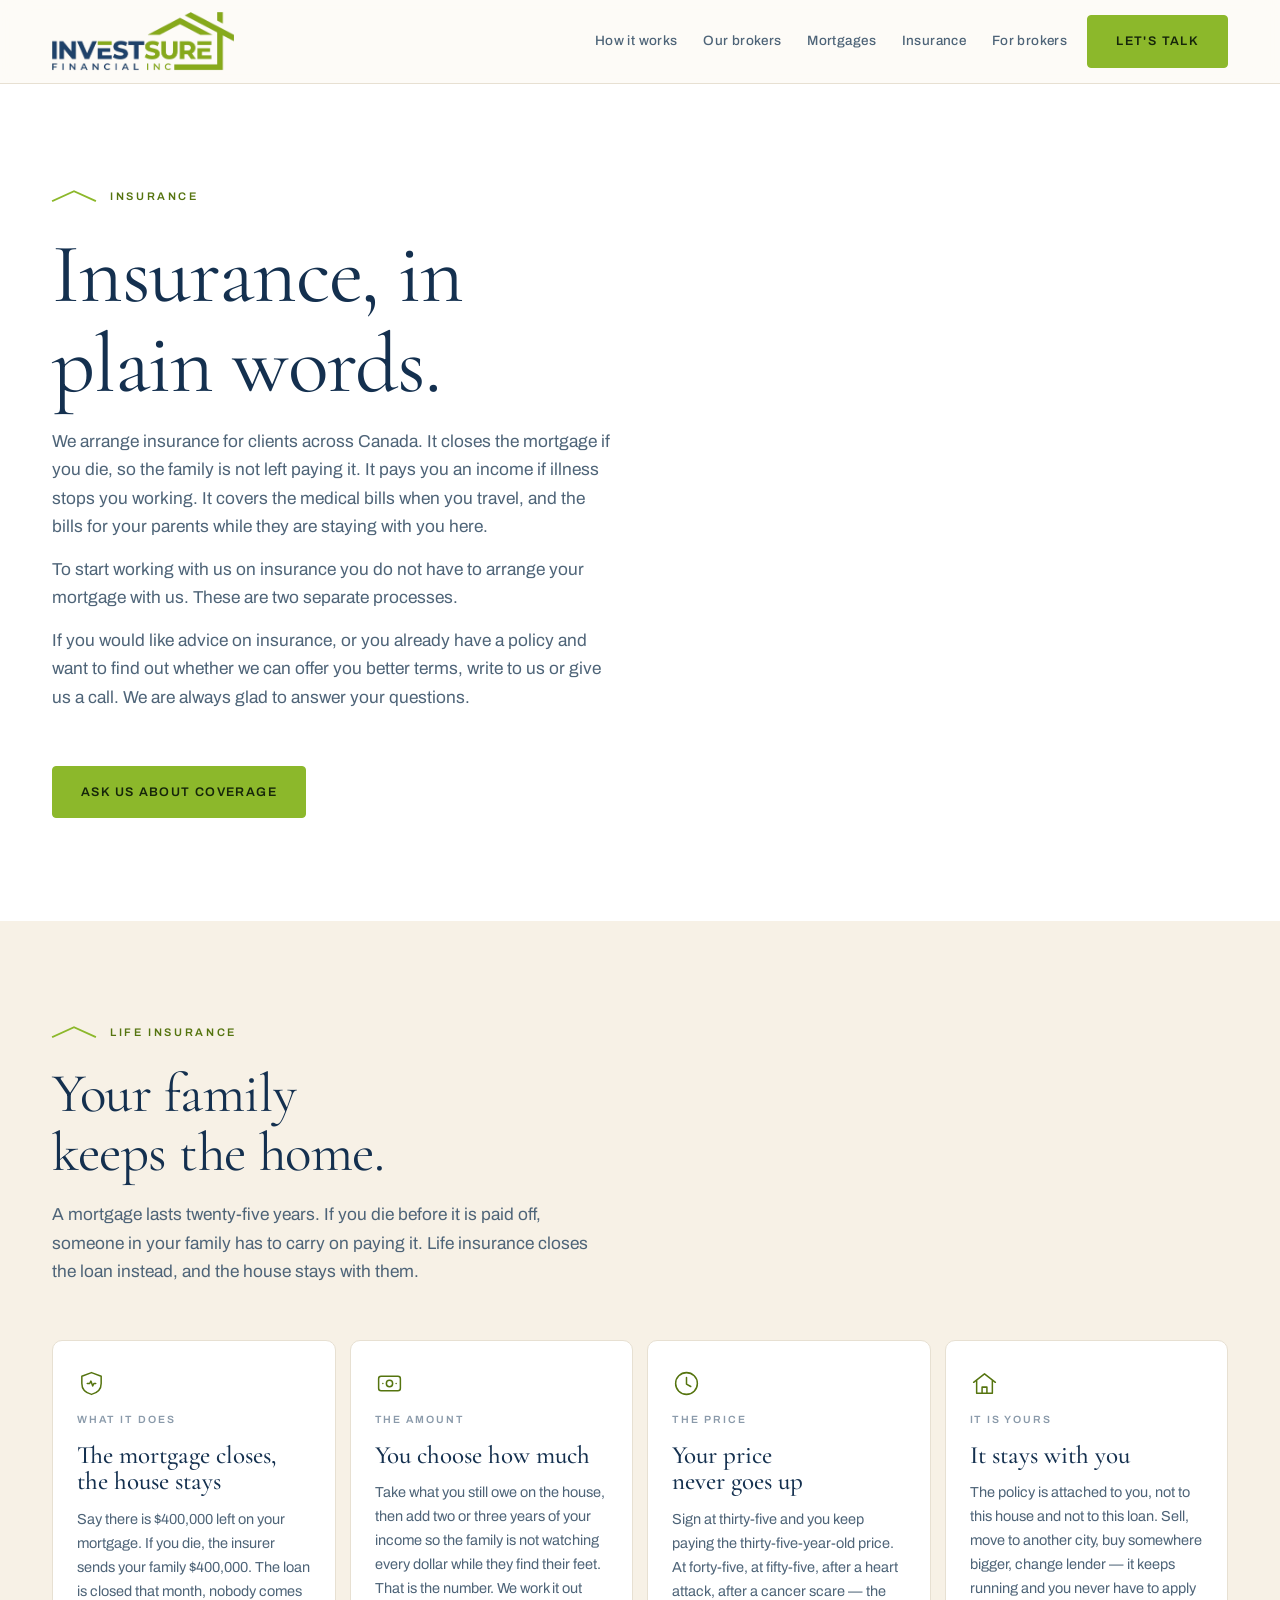
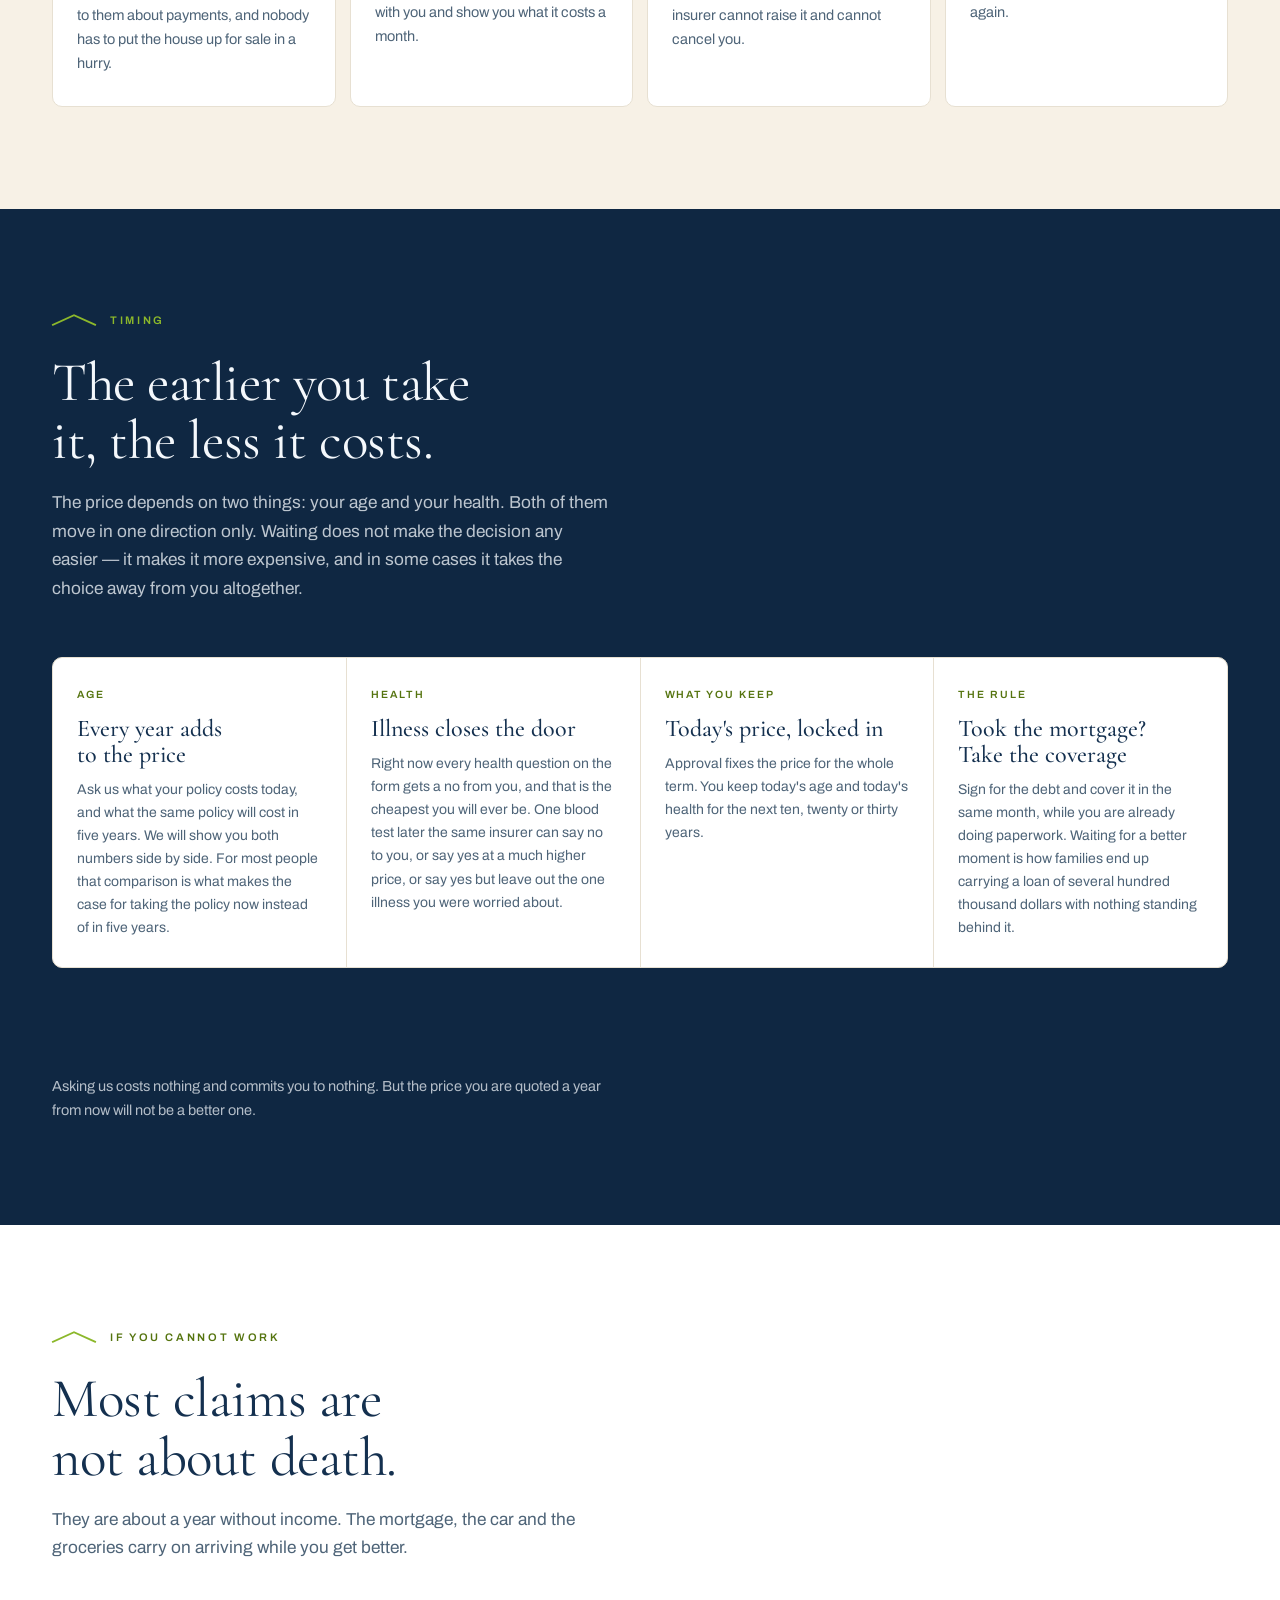
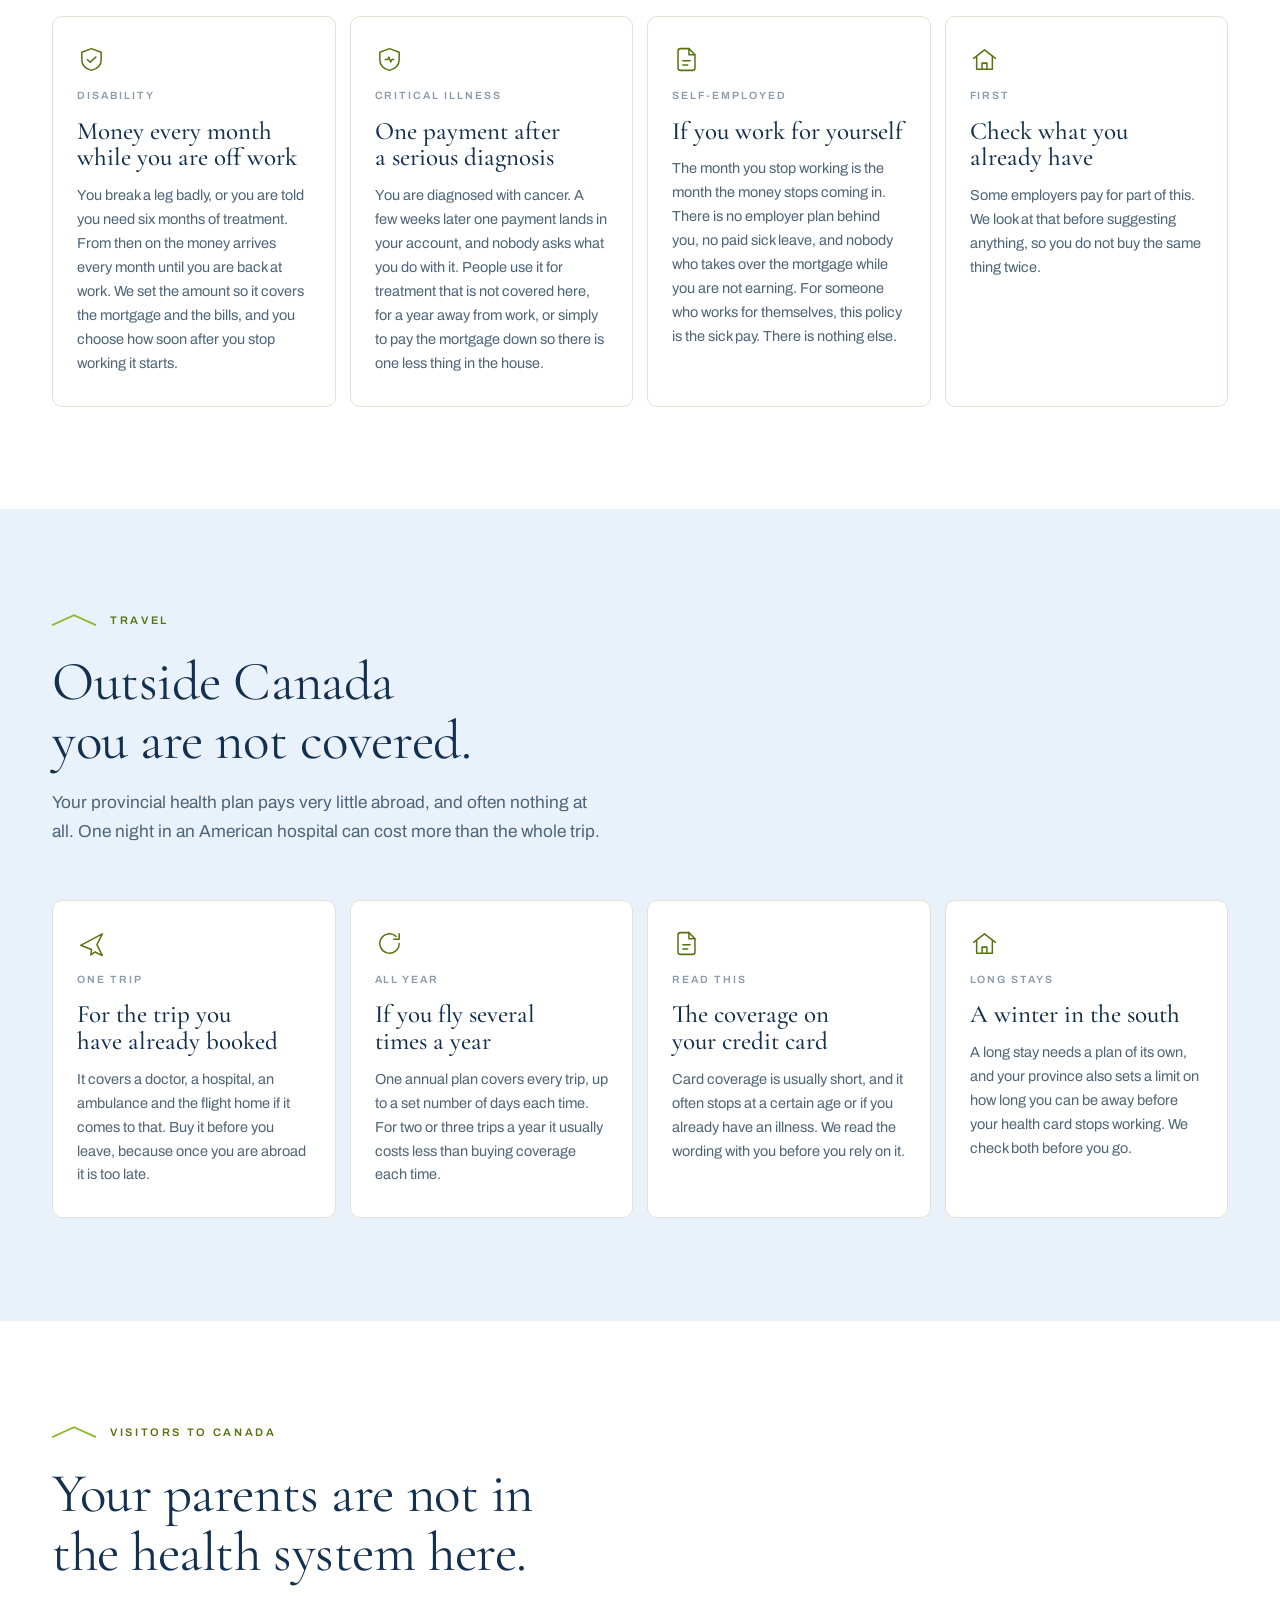
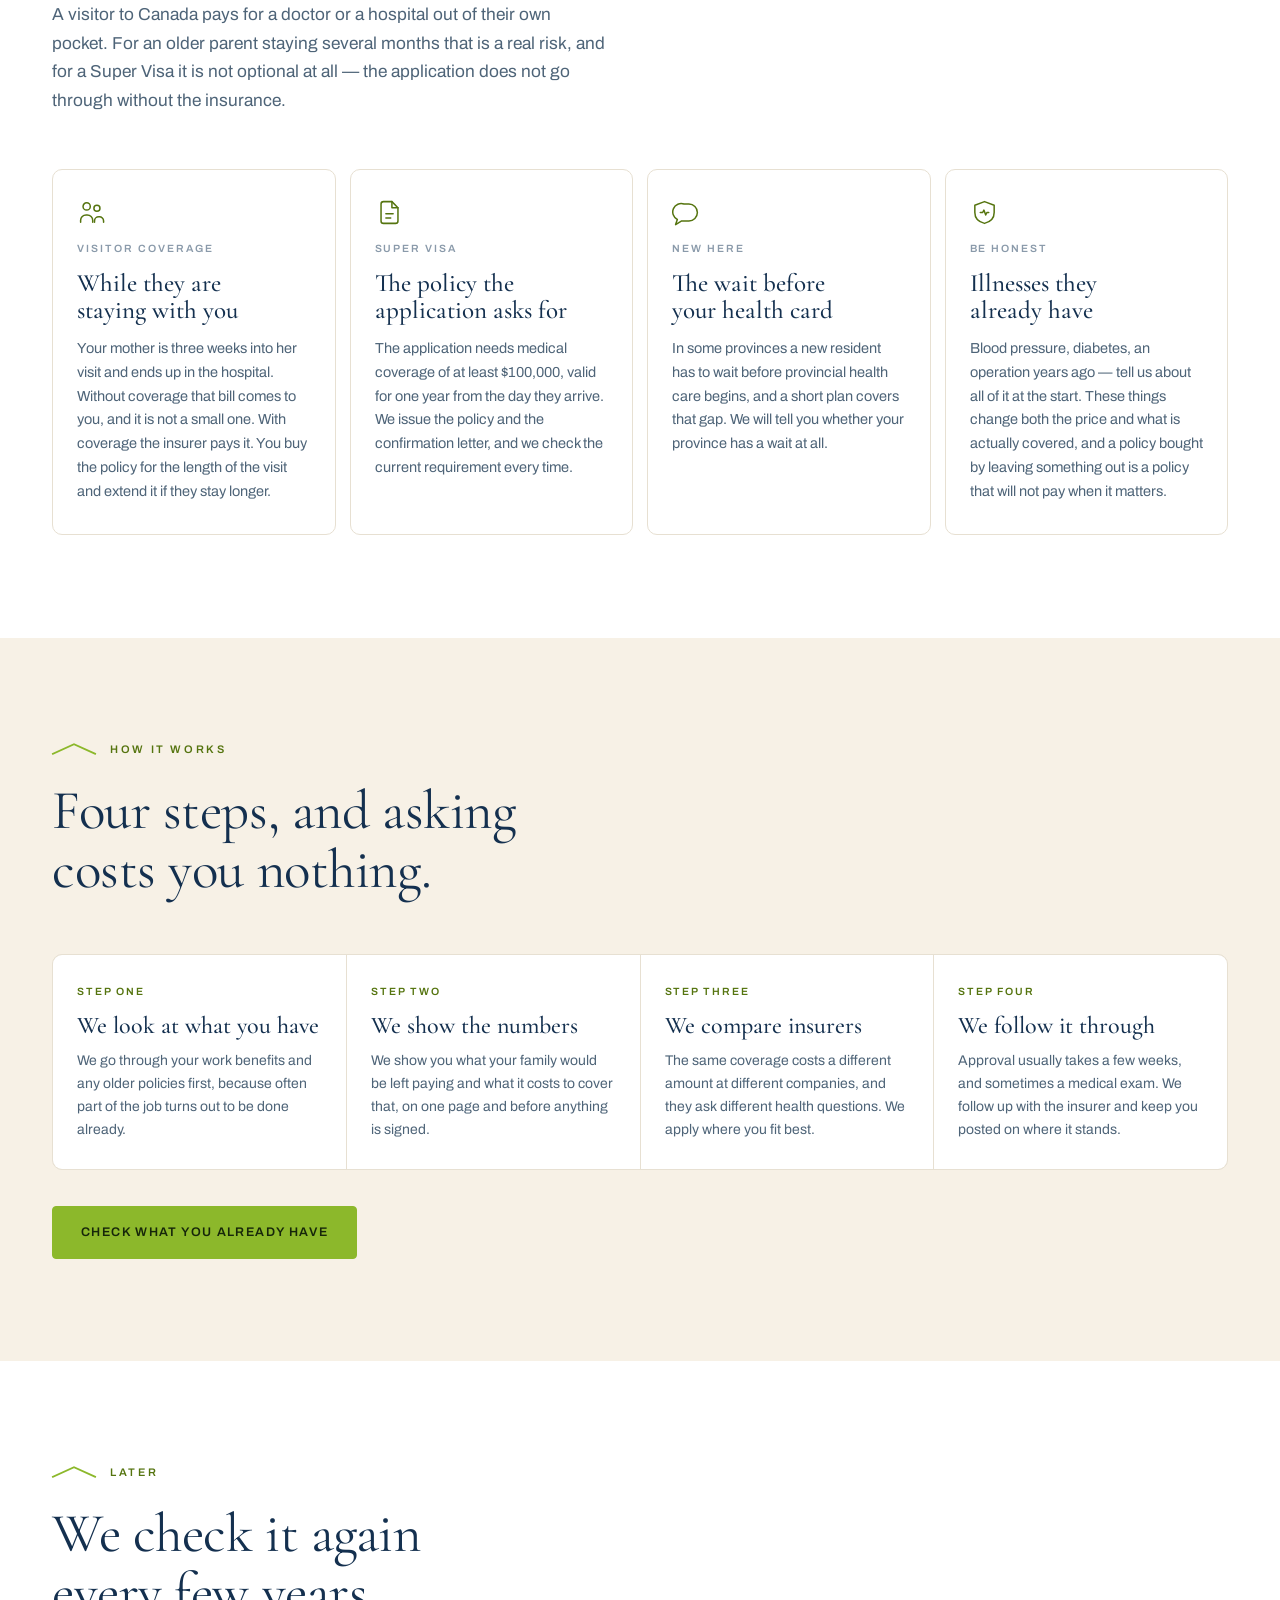
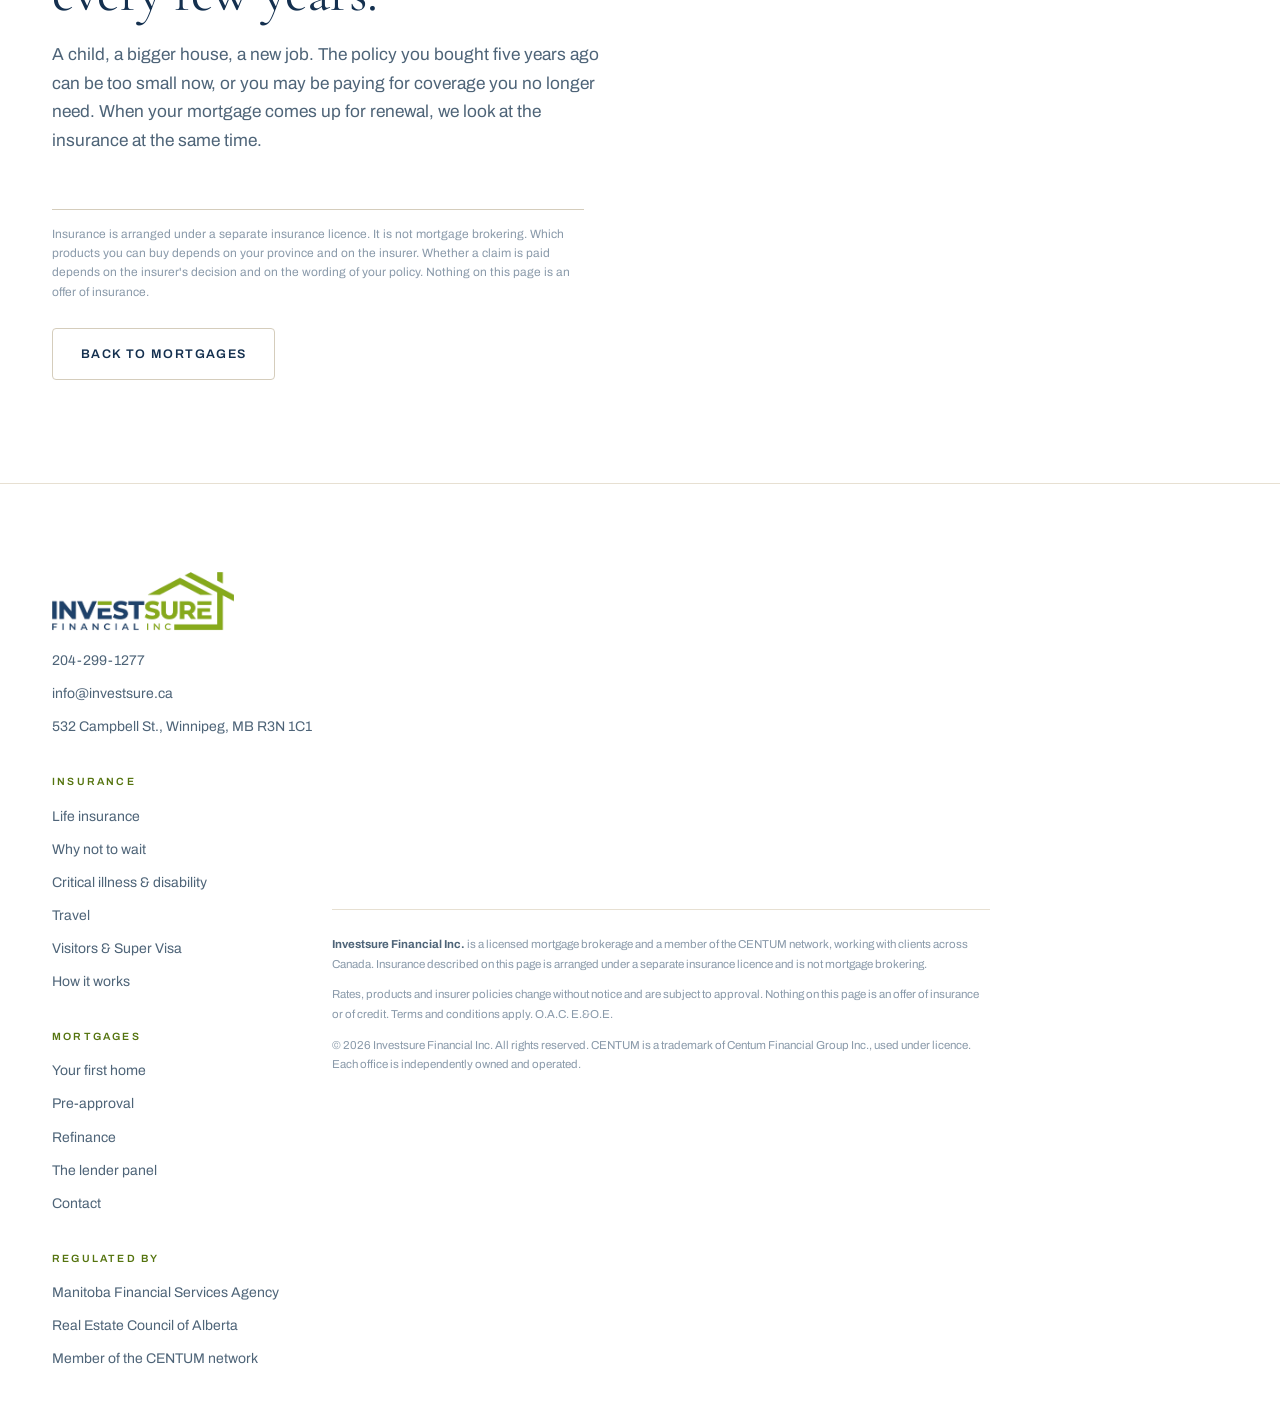
==== insurance.html @ 89d2f5b5 "feat: insurance page, plain-language copy, Canadian wording Add insurance.html: life cover, critical" ====
<!doctype html>
<html lang="en">
<head>
<meta charset="utf-8">
<meta name="viewport" content="width=device-width,initial-scale=1,viewport-fit=cover">
<title>Insurance — life, illness, travel and visitors to Canada | Investsure Financial Inc.</title>
<meta name="description" content="Insurance arranged alongside your mortgage, for clients across Canada: life coverage that pays the mortgage off, money coming in if illness stops you working, travel medical coverage, and visitor and Super Visa coverage for parents coming to Canada.">
<meta property="og:type" content="website">
<meta property="og:title" content="Insurance — Investsure Financial Inc.">
<meta property="og:description" content="Life, critical illness, disability, travel, and coverage for visitors to Canada. Explained in plain words.">
<meta property="og:image" content="at-the-table.jpg">
<meta name="theme-color" content="#14304F">
<link rel="icon" href="investsure-logo.png">
<script>document.documentElement.classList.add("js");</script>
<link rel="preconnect" href="https://fonts.googleapis.com">
<link rel="preconnect" href="https://fonts.gstatic.com" crossorigin>
<link rel="stylesheet" href="https://fonts.googleapis.com/css2?family=Cormorant+Garamond:wght@300;400;500;600&family=Archivo:wght@400;500;600;700&display=swap">
<link rel="stylesheet" href="site.css">
</head>
<body>

<svg width="0" height="0" style="position:absolute" aria-hidden="true" focusable="false"><defs>
<symbol id="i-insurance" viewBox="0 0 24 24"><path d="M12 3 20 6v6c0 4.4-3.2 7.8-8 9-4.8-1.2-8-4.6-8-9V6z"/><path d="M8.5 12h2l1-2 1.5 4 1-2h1.5"/></symbol>
<symbol id="i-shield" viewBox="0 0 24 24"><path d="M12 3 20 6v6c0 4.4-3.2 7.8-8 9-4.8-1.2-8-4.6-8-9V6z"/><path d="m8.6 12 2.3 2.3L15.6 10"/></symbol>
<symbol id="i-plane" viewBox="0 0 24 24"><path d="M3 13.5 21 4l-4.5 9L21 22l-6-3-3.5 2.5.5-4.5z"/></symbol>
<symbol id="i-family" viewBox="0 0 24 24"><circle cx="8" cy="7" r="3"/><circle cx="16.5" cy="8.5" r="2.5"/><path d="M3 20v-1.5A4.5 4.5 0 0 1 7.5 14h1A4.5 4.5 0 0 1 13 18.5V20"/><path d="M14.5 20v-1a3.5 3.5 0 0 1 3.5-3.5h.5A3.5 3.5 0 0 1 22 19v1"/></symbol>
<symbol id="i-clock" viewBox="0 0 24 24"><circle cx="12" cy="12" r="9"/><path d="M12 7v5.5l3.5 2"/></symbol>
<symbol id="i-renew" viewBox="0 0 24 24"><path d="M20 12a8 8 0 1 1-2.6-5.9"/><path d="M20 4v4.5h-4.5"/></symbol>
<symbol id="i-doc" viewBox="0 0 24 24"><path d="M14 3H7a2 2 0 0 0-2 2v14a2 2 0 0 0 2 2h10a2 2 0 0 0 2-2V8z"/><path d="M14 3v5h5"/><path d="M9 13h6M9 16.5h4"/></symbol>
<symbol id="i-talk" viewBox="0 0 24 24"><path d="M21 12a7 7 0 0 1-7 7H8l-5 3 1.4-4.2A7 7 0 0 1 10 5h4a7 7 0 0 1 7 7z"/></symbol>
<symbol id="i-house" viewBox="0 0 24 24"><path d="M3 11 12 4l9 7"/><path d="M5.5 9.7V20h13V9.7"/><path d="M10 20v-5h4v5"/></symbol>
<symbol id="i-money" viewBox="0 0 24 24"><rect x="3" y="6" width="18" height="12" rx="2"/><circle cx="12" cy="12" r="2.6"/><path d="M6.5 12h.01M17.5 12h.01"/></symbol>
</defs></svg>

<header class="site">
  <div class="wrap">
    <a class="logo" href="index.html" aria-label="Investsure Financial Inc. — home">
      <img src="investsure-logo.png" alt="Investsure Financial Inc." width="640" height="196">
    </a>
    <button class="menu-toggle" id="menuBtn" type="button" aria-expanded="false" aria-controls="mainNav" aria-label="Menu">
      <span></span><span></span><span></span>
    </button>
    <nav class="main" id="mainNav" aria-label="Main">
      <a href="index.html#how">How it works</a>
      <a href="index.html#team">Our brokers</a>
      <a href="index.html#mortgages">Mortgages</a>
      <a href="insurance.html" aria-current="page">Insurance</a>
      <a href="index.html#join">For brokers</a>
    </nav>
    <a class="btn" href="index.html#contact">Let's talk</a>
  </div>
</header>

<main id="top">

  <!-- ================= INTRO ================= -->
  <section class="band band--paper">
    <div class="wrap">
      <div class="shead rv">
        <div class="eyebrow"><svg class="roof" viewBox="0 0 46 12"><path d="M1 11 L23 1 L45 11"/></svg><span class="micro">Insurance</span></div>
        <h1 class="d1">Insurance, in plain words.</h1>
        <p class="lede">We arrange insurance for clients across Canada. It closes the mortgage if you die, so the family is not left paying it. It pays you an income if illness stops you working. It covers the medical bills when you travel, and the bills for your parents while they are staying with you here.</p>
        <p class="lede" style="margin-top:14px">To start working with us on insurance you do not have to arrange your mortgage with us. These are two separate processes.</p>
        <p class="lede" style="margin-top:14px">If you would like advice on insurance, or you already have a policy and want to find out whether we can offer you better terms, write to us or give us a call. We are always glad to answer your questions.</p>
      </div>
      <p class="rv" style="margin-top:30px"><a class="btn" href="index.html#contact">Ask us about coverage</a></p>
    </div>
  </section>

  <!-- ================= LIFE ================= -->
  <section class="band band--warm" id="life">
    <div class="wrap">
      <div class="shead rv">
        <div class="eyebrow"><svg class="roof" viewBox="0 0 46 12"><path d="M1 11 L23 1 L45 11"/></svg><span class="micro">Life insurance</span></div>
        <h2 class="d2">Your family keeps the home.</h2>
        <p class="lede">A mortgage lasts twenty-five years. If you die before it is paid off, someone in your family has to carry on paying it. Life insurance closes the loan instead, and the house stays with them.</p>
      </div>
      <div class="svc">
        <article class="sheet rv"><svg class="icon"><use href="#i-insurance"/></svg><span class="tag">What it does</span><h3>The mortgage closes, the house stays</h3><p>Say there is $400,000 left on your mortgage. If you die, the insurer sends your family $400,000. The loan is closed that month, nobody comes to them about payments, and nobody has to put the house up for sale in a hurry.</p></article>
        <article class="sheet rv rv-d1"><svg class="icon"><use href="#i-money"/></svg><span class="tag">The amount</span><h3>You choose how much</h3><p>Take what you still owe on the house, then add two or three years of your income so the family is not watching every dollar while they find their feet. That is the number. We work it out with you and show you what it costs a month.</p></article>
        <article class="sheet rv rv-d2"><svg class="icon"><use href="#i-clock"/></svg><span class="tag">The price</span><h3>Your price never goes up</h3><p>Sign at thirty-five and you keep paying the thirty-five-year-old price. At forty-five, at fifty-five, after a heart attack, after a cancer scare — the insurer cannot raise it and cannot cancel you.</p></article>
        <article class="sheet rv rv-d3"><svg class="icon"><use href="#i-house"/></svg><span class="tag">It is yours</span><h3>It stays with you</h3><p>The policy is attached to you, not to this house and not to this loan. Sell, move to another city, buy somewhere bigger, change lender — it keeps running and you never have to apply again.</p></article>
      </div>
    </div>
  </section>

  <!-- ================= TIMING ================= -->
  <section class="band band--dark" id="timing">
    <div class="wrap">
      <div class="shead rv">
        <div class="eyebrow"><svg class="roof" viewBox="0 0 46 12"><path d="M1 11 L23 1 L45 11"/></svg><span class="micro">Timing</span></div>
        <h2 class="d2">The earlier you take it, the less it costs.</h2>
        <p class="lede">The price depends on two things: your age and your health. Both of them move in one direction only. Waiting does not make the decision any easier — it makes it more expensive, and in some cases it takes the choice away from you altogether.</p>
      </div>
      <div class="perks rv">
        <div class="perk"><span class="k">Age</span><h3>Every year adds to the price</h3><p>Ask us what your policy costs today, and what the same policy will cost in five years. We will show you both numbers side by side. For most people that comparison is what makes the case for taking the policy now instead of in five years.</p></div>
        <div class="perk"><span class="k">Health</span><h3>Illness closes the door</h3><p>Right now every health question on the form gets a no from you, and that is the cheapest you will ever be. One blood test later the same insurer can say no to you, or say yes at a much higher price, or say yes but leave out the one illness you were worried about.</p></div>
        <div class="perk"><span class="k">What you keep</span><h3>Today's price, locked in</h3><p>Approval fixes the price for the whole term. You keep today's age and today's health for the next ten, twenty or thirty years.</p></div>
        <div class="perk"><span class="k">The rule</span><h3>Took the mortgage? Take the coverage</h3><p>Sign for the debt and cover it in the same month, while you are already doing paperwork. Waiting for a better moment is how families end up carrying a loan of several hundred thousand dollars with nothing standing behind it.</p></div>
      </div>
      <p class="rv" style="margin-top:34px"><a class="btn" href="index.html#contact">Get a price today</a></p>
      <p class="rv" style="margin-top:20px;font-size:14.5px;color:rgba(244,248,252,.72);max-width:72ch">Asking us costs nothing and commits you to nothing. But the price you are quoted a year from now will not be a better one.</p>
    </div>
  </section>

  <!-- ================= LIVING BENEFITS ================= -->
  <section class="band band--paper" id="illness">
    <div class="wrap">
      <div class="shead rv">
        <div class="eyebrow"><svg class="roof" viewBox="0 0 46 12"><path d="M1 11 L23 1 L45 11"/></svg><span class="micro">If you cannot work</span></div>
        <h2 class="d2">Most claims are not about death.</h2>
        <p class="lede">They are about a year without income. The mortgage, the car and the groceries carry on arriving while you get better.</p>
      </div>
      <div class="svc">
        <article class="sheet rv"><svg class="icon"><use href="#i-shield"/></svg><span class="tag">Disability</span><h3>Money every month while you are off work</h3><p>You break a leg badly, or you are told you need six months of treatment. From then on the money arrives every month until you are back at work. We set the amount so it covers the mortgage and the bills, and you choose how soon after you stop working it starts.</p></article>
        <article class="sheet rv rv-d1"><svg class="icon"><use href="#i-insurance"/></svg><span class="tag">Critical illness</span><h3>One payment after a serious diagnosis</h3><p>You are diagnosed with cancer. A few weeks later one payment lands in your account, and nobody asks what you do with it. People use it for treatment that is not covered here, for a year away from work, or simply to pay the mortgage down so there is one less thing in the house.</p></article>
        <article class="sheet rv rv-d2"><svg class="icon"><use href="#i-doc"/></svg><span class="tag">Self-employed</span><h3>If you work for yourself</h3><p>The month you stop working is the month the money stops coming in. There is no employer plan behind you, no paid sick leave, and nobody who takes over the mortgage while you are not earning. For someone who works for themselves, this policy is the sick pay. There is nothing else.</p></article>
        <article class="sheet rv rv-d3"><svg class="icon"><use href="#i-house"/></svg><span class="tag">First</span><h3>Check what you already have</h3><p>Some employers pay for part of this. We look at that before suggesting anything, so you do not buy the same thing twice.</p></article>
      </div>
    </div>
  </section>

  <!-- ================= TRAVEL ================= -->
  <section class="band band--sky" id="travel">
    <div class="wrap">
      <div class="shead rv">
        <div class="eyebrow"><svg class="roof" viewBox="0 0 46 12"><path d="M1 11 L23 1 L45 11"/></svg><span class="micro">Travel</span></div>
        <h2 class="d2">Outside Canada you are not covered.</h2>
        <p class="lede">Your provincial health plan pays very little abroad, and often nothing at all. One night in an American hospital can cost more than the whole trip.</p>
      </div>
      <div class="svc">
        <article class="sheet rv"><svg class="icon"><use href="#i-plane"/></svg><span class="tag">One trip</span><h3>For the trip you have already booked</h3><p>It covers a doctor, a hospital, an ambulance and the flight home if it comes to that. Buy it before you leave, because once you are abroad it is too late.</p></article>
        <article class="sheet rv rv-d1"><svg class="icon"><use href="#i-renew"/></svg><span class="tag">All year</span><h3>If you fly several times a year</h3><p>One annual plan covers every trip, up to a set number of days each time. For two or three trips a year it usually costs less than buying coverage each time.</p></article>
        <article class="sheet rv rv-d2"><svg class="icon"><use href="#i-doc"/></svg><span class="tag">Read this</span><h3>The coverage on your credit card</h3><p>Card coverage is usually short, and it often stops at a certain age or if you already have an illness. We read the wording with you before you rely on it.</p></article>
        <article class="sheet rv rv-d3"><svg class="icon"><use href="#i-house"/></svg><span class="tag">Long stays</span><h3>A winter in the south</h3><p>A long stay needs a plan of its own, and your province also sets a limit on how long you can be away before your health card stops working. We check both before you go.</p></article>
      </div>
    </div>
  </section>

  <!-- ================= VISITORS ================= -->
  <section class="band band--paper" id="visitors">
    <div class="wrap">
      <div class="shead rv">
        <div class="eyebrow"><svg class="roof" viewBox="0 0 46 12"><path d="M1 11 L23 1 L45 11"/></svg><span class="micro">Visitors to Canada</span></div>
        <h2 class="d2">Your parents are not in the health system here.</h2>
        <p class="lede">A visitor to Canada pays for a doctor or a hospital out of their own pocket. For an older parent staying several months that is a real risk, and for a Super Visa it is not optional at all — the application does not go through without the insurance.</p>
      </div>
      <div class="svc">
        <article class="sheet rv"><svg class="icon"><use href="#i-family"/></svg><span class="tag">Visitor coverage</span><h3>While they are staying with you</h3><p>Your mother is three weeks into her visit and ends up in the hospital. Without coverage that bill comes to you, and it is not a small one. With coverage the insurer pays it. You buy the policy for the length of the visit and extend it if they stay longer.</p></article>
        <article class="sheet rv rv-d1"><svg class="icon"><use href="#i-doc"/></svg><span class="tag">Super Visa</span><h3>The policy the application asks for</h3><p>The application needs medical coverage of at least $100,000, valid for one year from the day they arrive. We issue the policy and the confirmation letter, and we check the current requirement every time.</p></article>
        <article class="sheet rv rv-d2"><svg class="icon"><use href="#i-talk"/></svg><span class="tag">New here</span><h3>The wait before your health card</h3><p>In some provinces a new resident has to wait before provincial health care begins, and a short plan covers that gap. We will tell you whether your province has a wait at all.</p></article>
        <article class="sheet rv rv-d3"><svg class="icon"><use href="#i-insurance"/></svg><span class="tag">Be honest</span><h3>Illnesses they already have</h3><p>Blood pressure, diabetes, an operation years ago — tell us about all of it at the start. These things change both the price and what is actually covered, and a policy bought by leaving something out is a policy that will not pay when it matters.</p></article>
      </div>
    </div>
  </section>

  <!-- ================= HOW ================= -->
  <section class="band band--warm" id="how-insurance">
    <div class="wrap">
      <div class="shead rv">
        <div class="eyebrow"><svg class="roof" viewBox="0 0 46 12"><path d="M1 11 L23 1 L45 11"/></svg><span class="micro">How it works</span></div>
        <h2 class="d2">Four steps, and asking costs you nothing.</h2>
      </div>
      <div class="perks rv">
        <div class="perk"><span class="k">Step one</span><h3>We look at what you have</h3><p>We go through your work benefits and any older policies first, because often part of the job turns out to be done already.</p></div>
        <div class="perk"><span class="k">Step two</span><h3>We show the numbers</h3><p>We show you what your family would be left paying and what it costs to cover that, on one page and before anything is signed.</p></div>
        <div class="perk"><span class="k">Step three</span><h3>We compare insurers</h3><p>The same coverage costs a different amount at different companies, and they ask different health questions. We apply where you fit best.</p></div>
        <div class="perk"><span class="k">Step four</span><h3>We follow it through</h3><p>Approval usually takes a few weeks, and sometimes a medical exam. We follow up with the insurer and keep you posted on where it stands.</p></div>
      </div>
      <p class="rv" style="margin-top:36px"><a class="btn" href="index.html#contact">Check what you already have</a></p>
    </div>
  </section>

  <!-- ================= REVIEW ================= -->
  <section class="band band--paper" id="review">
    <div class="wrap">
      <div class="shead rv">
        <div class="eyebrow"><svg class="roof" viewBox="0 0 46 12"><path d="M1 11 L23 1 L45 11"/></svg><span class="micro">Later</span></div>
        <h2 class="d2">We check it again every few years.</h2>
        <p class="lede">A child, a bigger house, a new job. The policy you bought five years ago can be too small now, or you may be paying for coverage you no longer need. When your mortgage comes up for renewal, we look at the insurance at the same time.</p>
      </div>
      <p class="compliance-line rv" style="margin-top:30px;max-width:76ch">Insurance is arranged under a separate insurance licence. It is not mortgage brokering. Which products you can buy depends on your province and on the insurer. Whether a claim is paid depends on the insurer's decision and on the wording of your policy. Nothing on this page is an offer of insurance.</p>
      <p class="rv" style="margin-top:26px"><a class="btn btn--line" href="index.html#protection">Back to mortgages</a></p>
    </div>
  </section>

</main>

<footer class="site">
  <div class="wrap">
    <div class="foot-grid">
      <div>
        <span class="logo" style="margin-bottom:18px"><img src="investsure-logo.png" alt="Investsure Financial Inc." width="640" height="196"></span>
        <ul>
          <li><a href="tel:+12042991277">204-299-1277</a></li>
          <li><a href="mailto:info@investsure.ca">info@investsure.ca</a></li>
          <li>532 Campbell St., Winnipeg, MB R3N 1C1</li>
        </ul>
      </div>
      <div><h4>Insurance</h4><ul>
        <li><a href="#life">Life insurance</a></li><li><a href="#timing">Why not to wait</a></li>
        <li><a href="#illness">Critical illness &amp; disability</a></li>
        <li><a href="#travel">Travel</a></li><li><a href="#visitors">Visitors &amp; Super Visa</a></li>
        <li><a href="#how-insurance">How it works</a></li></ul></div>
      <div><h4>Mortgages</h4><ul>
        <li><a href="index.html#mortgages">Your first home</a></li><li><a href="index.html#mortgages">Pre-approval</a></li>
        <li><a href="index.html#mortgages">Refinance</a></li><li><a href="index.html#lenders">The lender panel</a></li>
        <li><a href="index.html#contact">Contact</a></li></ul></div>
      <div><h4>Regulated by</h4><ul>
        <li>Manitoba Financial Services Agency</li>
        <li>Real Estate Council of Alberta</li>
        <li>Member of the CENTUM network</li></ul></div>
    </div>
    <div class="legal">
      <p><b>Investsure Financial Inc.</b> is a licensed mortgage brokerage and a member of the CENTUM network, working with clients across Canada. Insurance described on this page is arranged under a separate insurance licence and is not mortgage brokering.</p>
      <p>Rates, products and insurer policies change without notice and are subject to approval. Nothing on this page is an offer of insurance or of credit. Terms and conditions apply. O.A.C. E.&amp;O.E.</p>
      <p>© 2026 Investsure Financial Inc. All rights reserved. CENTUM is a trademark of Centum Financial Group Inc., used under licence. Each office is independently owned and operated.</p>
    </div>
  </div>
</footer>

<script>
var reduce = window.matchMedia("(prefers-reduced-motion: reduce)").matches;

/* ---- reveal on scroll ---- */
(function(){
  var nodes = document.querySelectorAll(".rv");
  if(reduce || !("IntersectionObserver" in window)){
    Array.prototype.forEach.call(nodes, function(n){ n.classList.add("is-in"); });
    return;
  }
  var io = new IntersectionObserver(function(entries){
    entries.forEach(function(en){
      if(en.isIntersecting){ en.target.classList.add("is-in"); io.unobserve(en.target); }
    });
  }, { rootMargin:"0px 0px -8% 0px", threshold:.12 });
  Array.prototype.forEach.call(nodes, function(n){ io.observe(n); });
})();

/* ---- mobile menu ---- */
(function(){
  var btn = document.getElementById("menuBtn"), nav = document.getElementById("mainNav");
  if(!btn || !nav) return;
  function close(){ nav.classList.remove("is-open"); btn.setAttribute("aria-expanded", "false"); }
  btn.addEventListener("click", function(){
    var open = nav.classList.toggle("is-open");
    btn.setAttribute("aria-expanded", open ? "true" : "false");
  });
  nav.addEventListener("click", function(e){ if(e.target.closest && e.target.closest("a")) close(); });
  document.addEventListener("keydown", function(e){ if(e.key === "Escape") close(); });
  window.addEventListener("resize", function(){ if(window.innerWidth > 900) close(); });
})();
</script>
</body>
</html>
---- site.css ----
/* Layout concept: golden hour. Warm paper ground, navy ink for trust, the logo's
   green for every action, honey used only where warmth belongs. Faces and homes
   lead; the lender panel and the rules come after the feeling. */
:root{
  --cream:#FDFBF7; --surface:#FFFFFF; --cream-2:#F7F1E6; --cream-3:#EFE7D8;
  --ink:#14304F; --ink-2:#4E6478; --ink-3:#8A9AAA;
  --navy:#14304F; --navy-deep:#0F2742; --on-dark:#F4F8FC;
  --sky:#3E7CB8; --sky-soft:#E9F2FA;
  --green:#8CB82B; --green-text:#55740F; --green-soft:rgba(140,184,43,.16);
  --honey:#E8A33D; --honey-soft:#FDF1DC;
  --line:#E7E0D2; --line-2:#D5CDBC;
  --shadow-warm:0 24px 50px -32px rgba(80,58,20,.45);
  --display:"Cormorant Garamond",Georgia,"Times New Roman",serif;
  --body:"Archivo","Helvetica Neue",Arial,sans-serif;
  --maxw:1220px;
  color-scheme:light;
}
*,*::before,*::after{box-sizing:border-box}
html{scroll-padding-top:96px;scroll-behavior:smooth}
[hidden]{display:none!important}
body{margin:0;background:var(--cream);color:var(--ink);font-family:var(--body);font-size:16px;line-height:1.65;-webkit-font-smoothing:antialiased;overflow-x:hidden}
body::before{content:"";position:fixed;inset:0 0 auto;height:env(safe-area-inset-top,0px);z-index:70;background:var(--surface)}
img{max-width:100%;height:auto}
a{color:inherit}
h1,h2,h3,h4{margin:0;text-wrap:balance;line-height:1.07}
p{margin:0}
:focus-visible{outline:2px solid var(--green-text);outline-offset:3px;border-radius:3px}

.wrap{width:100%;max-width:var(--maxw);margin:0 auto;padding-left:max(22px,env(safe-area-inset-left,0px));padding-right:max(22px,env(safe-area-inset-right,0px))}
.band{padding-block:clamp(66px,8vw,124px);position:relative}
section{position:relative}
.band--warm{background:var(--cream-2)}
.band--paper{background:var(--surface)}
.band--sky{background:var(--sky-soft)}
.band--dark{background:var(--navy-deep);color:var(--on-dark)}

/* ---------- type ---------- */
.d1{font-family:var(--display);font-weight:400;font-size:clamp(46px,6.6vw,88px);letter-spacing:-.014em}
.d2{font-family:var(--display);font-weight:400;font-size:clamp(32px,4.3vw,56px);letter-spacing:-.008em}
.d3{font-family:var(--display);font-weight:500;font-size:clamp(23px,2.3vw,30px)}
.lede{font-size:clamp(16px,1.35vw,18.5px);color:var(--ink-2);max-width:56ch}
.band--dark .lede{color:rgba(244,248,252,.76)}
.micro{font-size:11px;font-weight:600;letter-spacing:.24em;text-transform:uppercase;color:var(--green-text)}
.band--dark .micro{color:var(--green)}
.eyebrow{display:flex;align-items:center;gap:14px;margin-bottom:24px}
.eyebrow .roof{width:44px;height:12px;flex:none;overflow:visible}
.eyebrow .roof path{fill:none;stroke:var(--green);stroke-width:2;stroke-linecap:square}

/* ---------- header ---------- */
header.site{position:sticky;top:env(safe-area-inset-top,0px);z-index:60;background:rgba(253,251,247,.9);backdrop-filter:blur(14px);-webkit-backdrop-filter:blur(14px);border-bottom:1px solid var(--line)}
.site .wrap{display:flex;align-items:center;gap:20px;min-height:80px;flex-wrap:wrap;padding-block:12px}
.logo{display:inline-flex;align-items:center;line-height:0}
.logo img{width:clamp(142px,17vw,182px)}
nav.main{margin-left:auto;display:flex;align-items:center;gap:clamp(14px,2vw,28px);flex-wrap:wrap}
nav.main a{font-size:13.5px;font-weight:500;letter-spacing:.03em;text-decoration:none;color:var(--ink-2);position:relative;padding:4px 0;transition:color .25s}
nav.main a::after{content:"";position:absolute;left:0;right:100%;bottom:0;height:1.5px;background:var(--green);transition:right .35s cubic-bezier(.22,1,.36,1)}
nav.main a:hover{color:var(--ink)}
nav.main a:hover::after{right:0}

.btn{position:relative;display:inline-flex;align-items:center;justify-content:center;gap:10px;font-family:var(--body);font-weight:600;font-size:12.5px;letter-spacing:.11em;text-transform:uppercase;padding:15px 28px;border:1px solid var(--green);color:#16260A;background:var(--green);border-radius:4px;text-decoration:none;cursor:pointer;overflow:hidden;transition:transform .25s cubic-bezier(.22,1,.36,1),box-shadow .3s}
.btn::after{content:"";position:absolute;inset:0;background:linear-gradient(110deg,transparent 22%,rgba(255,255,255,.45) 50%,transparent 78%);transform:translateX(-120%)}
.btn:hover{transform:translateY(-2px);box-shadow:0 16px 32px -16px rgba(140,184,43,.95)}
.btn:hover::after{animation:sweep .9s ease}
@keyframes sweep{to{transform:translateX(120%)}}
.btn--line{background:transparent;color:var(--ink);border-color:var(--line-2)}
.btn--line:hover{border-color:var(--navy);box-shadow:none}
.band--dark .btn--line{color:var(--on-dark);border-color:rgba(244,248,252,.4)}

/* ---------- hero ---------- */
.hero{background:var(--surface);border-bottom:1px solid var(--line);padding-block:clamp(52px,6.5vw,96px);overflow:hidden}
.hero-grid{display:grid;grid-template-columns:minmax(0,1.04fr) minmax(0,.96fr);gap:clamp(32px,5vw,70px);align-items:center}
.hero .d1{max-width:13ch}
.hero .d1 em{font-style:italic;color:var(--green-text)}
.hero-lede{margin-top:26px}
.hero-cta{display:flex;gap:14px;flex-wrap:wrap;margin-top:36px;align-items:center}
.reassure{margin-top:26px;font-size:13.5px;color:var(--ink-2);display:flex;align-items:flex-start;gap:11px;max-width:46ch}
.reassure svg{width:19px;height:19px;flex:none;margin-top:2px;stroke:var(--green-text);fill:none;stroke-width:1.6}

/* word-rise on load */
.rise{display:inline-block;overflow:hidden;vertical-align:bottom;padding-bottom:.16em;margin-bottom:-.16em}
.rise>i{display:inline-block;font-style:inherit;transform:translateY(102%);animation:riseUp .95s cubic-bezier(.19,1,.22,1) forwards}
@keyframes riseUp{to{transform:translateY(0)}}

/* ---------- photo slots ---------- */
.photo{position:relative;border-radius:12px;overflow:hidden;background:linear-gradient(150deg,var(--honey-soft),var(--cream-2) 48%,var(--sky-soft));display:grid;place-items:center;max-width:100%}
.photo img{width:100%;height:100%;object-fit:cover;display:block}
.photo .ph-in{position:absolute;inset:11px;border:1px dashed rgba(20,48,79,.2);border-radius:8px;pointer-events:none}
.photo .ph-art{position:relative;z-index:1;display:grid;justify-items:center;gap:14px;padding:26px;text-align:center}
.photo .ph-art svg{width:clamp(56px,9vw,82px);height:auto;stroke:var(--navy);fill:none;stroke-width:1.1;opacity:.55}
.photo .ph-cap{font-size:10.5px;letter-spacing:.17em;text-transform:uppercase;font-weight:600;color:var(--ink-3);max-width:28ch;line-height:1.7}
.photo .sun{position:absolute;width:48%;aspect-ratio:1;border-radius:50%;right:-8%;top:-14%;background:radial-gradient(circle,rgba(232,163,61,.55),rgba(232,163,61,0) 68%);animation:glow 9s ease-in-out infinite alternate}
@keyframes glow{to{transform:translate(-8%,6%) scale(1.14);opacity:.78}}

.hero-media{position:relative}
.hero-media .photo{aspect-ratio:4/3.3;box-shadow:var(--shadow-warm)}
.float-card{position:absolute;left:-26px;bottom:-30px;background:var(--surface);border:1px solid var(--line);border-left:3px solid var(--honey);border-radius:10px;padding:18px 22px;max-width:300px;box-shadow:var(--shadow-warm);z-index:3}
.float-card .t{font-family:var(--display);font-size:22px;font-weight:500;line-height:1.2}
.float-card .s{font-size:12.5px;color:var(--ink-2);margin-top:7px}
.float-cta{display:inline-block;margin-top:11px;font-size:11px;font-weight:700;letter-spacing:.12em;text-transform:uppercase;color:var(--green-text);text-decoration:none}
.float-cta:hover{text-decoration:underline}

/* ---------- trust strip ---------- */
.strip{background:var(--navy-deep);color:var(--on-dark)}
.strip .wrap{display:flex;flex-wrap:wrap;gap:10px 32px;padding-block:17px;font-size:13px}
.strip span{display:inline-flex;align-items:center;gap:10px}
.strip span::before{content:"";width:6px;height:6px;background:var(--green);transform:rotate(45deg);flex:none}

/* ---------- moments ---------- */
.moments{display:grid;grid-template-columns:repeat(auto-fit,minmax(272px,1fr));gap:clamp(20px,2.6vw,34px)}
.moment{min-width:0}
.moment .photo{aspect-ratio:4/5;margin-bottom:22px;box-shadow:0 18px 38px -30px rgba(80,58,20,.55)}
.moment .step{font-size:10.5px;letter-spacing:.22em;text-transform:uppercase;color:var(--honey);font-weight:700}
.moment h3{font-family:var(--display);font-size:30px;font-weight:500;margin-top:12px}
.moment p{margin-top:11px;font-size:14.5px;color:var(--ink-2)}

/* ---------- stats ---------- */
.stats{display:grid;grid-template-columns:repeat(auto-fit,minmax(196px,1fr));gap:1px;background:var(--line)}
.stat{background:var(--cream);padding:clamp(28px,3.4vw,44px) clamp(20px,2.3vw,30px);min-width:0}
.stat .n{font-family:var(--display);font-weight:300;font-size:clamp(44px,5.4vw,68px);line-height:1;color:var(--navy);font-variant-numeric:tabular-nums;display:flex;align-items:baseline}
.stat .n sup{font-size:.37em;color:var(--green-text);top:-.78em;position:relative}
.stat .k{margin-top:12px;font-size:11px;letter-spacing:.18em;text-transform:uppercase;color:var(--green-text);font-weight:600}
.stat .t{margin-top:8px;font-size:13.5px;color:var(--ink-3);max-width:34ch}

/* ---------- section heads ---------- */
.shead{max-width:62ch;margin-bottom:clamp(36px,4.2vw,58px)}
.shead .lede{margin-top:18px}

/* ---------- cards ---------- */
.sheet{position:relative;background:var(--surface);border:1px solid var(--line);border-radius:10px;overflow:hidden;--mx:50%;--my:0%}
.sheet::before{content:"";position:absolute;inset:0;background:radial-gradient(400px circle at var(--mx) var(--my),rgba(232,163,61,.14),transparent 60%);opacity:0;transition:opacity .45s;pointer-events:none}
.sheet:hover::before{opacity:1}

.svc{display:grid;grid-template-columns:repeat(auto-fill,minmax(258px,1fr));gap:14px}
.svc article{padding:28px 24px 30px;display:flex;flex-direction:column;gap:13px;min-width:0;transition:transform .5s cubic-bezier(.22,1,.36,1),border-color .4s,box-shadow .4s}
.svc article:hover{transform:translateY(-5px);border-color:var(--line-2);box-shadow:var(--shadow-warm)}
.icon{width:29px;height:29px;flex:none;stroke:var(--green-text);fill:none;stroke-width:1.25;stroke-linecap:round;stroke-linejoin:round}
.svc .tag{font-size:10.5px;letter-spacing:.19em;text-transform:uppercase;color:var(--ink-3);font-weight:600}
.svc h3{font-family:var(--display);font-size:25px;font-weight:500}
.svc p{font-size:14.5px;color:var(--ink-2)}

/* ---------- lender panel ---------- */
.panel{display:grid;grid-template-columns:repeat(auto-fit,minmax(286px,1fr));gap:0 clamp(32px,5vw,70px)}
.lender{padding:24px 0;border-top:1px solid var(--line);display:grid;gap:6px;min-width:0;transition:padding-left .4s cubic-bezier(.22,1,.36,1)}
.lender:hover{padding-left:12px}
.lender h3{font-family:var(--display);font-size:27px;font-weight:500}
.lender p{font-size:14.5px;color:var(--ink-2)}
.lender .ct{font-size:10.5px;letter-spacing:.19em;text-transform:uppercase;color:var(--green-text);font-weight:600}

/* ---------- team ---------- */
.team-bar{display:flex;align-items:flex-end;justify-content:space-between;gap:24px;flex-wrap:wrap;margin-bottom:36px}
.filters{display:flex;gap:9px;flex-wrap:wrap}
.chip{font-family:var(--body);font-size:12px;font-weight:600;letter-spacing:.09em;text-transform:uppercase;padding:10px 17px;min-height:44px;border:1px solid var(--line-2);background:var(--surface);color:var(--ink-2);border-radius:40px;cursor:pointer;transition:.3s}
.chip:hover{color:var(--ink);border-color:var(--navy)}
.chip[aria-pressed="true"]{background:var(--navy);border-color:var(--navy);color:var(--surface)}
.roster{display:grid;grid-template-columns:repeat(auto-fill,minmax(246px,1fr));gap:16px}
.card{padding:0;display:flex;flex-direction:column;min-width:0;text-align:left;font:inherit;color:inherit;cursor:pointer;transition:transform .55s cubic-bezier(.22,1,.36,1),border-color .4s,box-shadow .45s}
.card:hover{transform:translateY(-6px);border-color:var(--line-2);box-shadow:var(--shadow-warm)}
.frame{position:relative;aspect-ratio:4/5;background:linear-gradient(155deg,var(--honey-soft),var(--sky-soft));display:grid;place-items:center;overflow:hidden;max-width:100%;border-bottom:1px solid var(--line)}
.frame img{width:100%;height:100%;object-fit:cover;transition:transform .8s cubic-bezier(.22,1,.36,1)}
.card:hover .frame img{transform:scale(1.045)}
.frame .fr-roof{position:absolute;top:26%;left:50%;transform:translateX(-50%);width:56px;z-index:1}
.frame .fr-roof path{stroke:var(--green);stroke-width:2.4;fill:none}
.frame .bigmono{font-family:var(--display);font-weight:300;font-size:46px;color:var(--navy);letter-spacing:.04em;position:relative;z-index:1;margin-top:20px}
.frame .cap{position:absolute;left:0;right:0;bottom:0;padding:8px 14px;font-size:9.5px;letter-spacing:.17em;text-transform:uppercase;font-weight:600;color:var(--ink-3);z-index:2}
.card-body{padding:21px;display:flex;flex-direction:column;gap:13px;flex:1;min-width:0}
.card-id h3{font-family:var(--display);font-size:26px;font-weight:500}
.card-id h3 a{text-decoration:none;color:inherit}
.card{cursor:default}
a.frame{text-decoration:none}
.meta dd a{text-decoration:none;color:var(--ink)}
.meta dd a:hover{color:var(--green-text)}
.card-id p{font-size:12.5px;color:var(--ink-3);margin-top:5px}
.meta{display:grid;gap:8px;font-size:13px;color:var(--ink-2);border-top:1px solid var(--line);padding-top:13px;margin:0}
.meta div{display:flex;gap:10px}
.meta dt{flex:none;width:70px;color:var(--ink-3);font-size:10.5px;text-transform:uppercase;letter-spacing:.12em;font-weight:600;padding-top:3px}
.meta dd{margin:0;min-width:0;overflow-wrap:anywhere}
.card-link{text-decoration:none;font-size:11.5px;font-weight:600;letter-spacing:.15em;text-transform:uppercase;color:var(--green-text);display:inline-flex;align-items:center;gap:9px;margin-top:auto}
.card-link .arw{transition:transform .4s cubic-bezier(.22,1,.36,1)}
.card:hover .card-link .arw{transform:translateX(6px)}
.card--join{border-style:dashed}
.placeholder{display:inline-block;font-size:9.5px;font-weight:600;letter-spacing:.12em;text-transform:uppercase;color:#8A5A00;background:var(--honey-soft);border:1px solid rgba(232,163,61,.55);padding:2px 8px;border-radius:3px;vertical-align:1px}

/* award badge — gold, so it reads as a distinction and not as another label */
.award{display:inline-flex;align-items:center;gap:8px;margin-top:10px;font-size:10.5px;font-weight:700;letter-spacing:.12em;text-transform:uppercase;color:#7A4E05;
  background:linear-gradient(180deg,#FDF5E6,#F7E3C2);border:1px solid rgba(201,138,34,.55);border-radius:999px;padding:6px 13px 6px 10px;line-height:1;
  box-shadow:0 8px 18px -14px rgba(201,138,34,.95)}
.award svg{width:15px;height:15px;flex:none;fill:none;stroke:#C98A22;stroke-width:1.4;stroke-linejoin:round}
.award--lg{font-size:11px;padding:7px 15px 7px 12px;gap:9px;margin-top:16px}
.award--lg svg{width:16px;height:16px}

/* the same distinction on the first screen, where everyone sees it */
.award-hero{display:inline-flex;align-items:center;gap:13px;margin-top:28px;padding:12px 22px 12px 16px;border-radius:999px;
  background:linear-gradient(180deg,#FDF6E9,#F7E3C2);border:1px solid rgba(201,138,34,.55);
  box-shadow:0 14px 30px -18px rgba(201,138,34,.95)}
.award-hero svg{width:26px;height:26px;flex:none;fill:none;stroke:#C98A22;stroke-width:1.3;stroke-linejoin:round}
.award-hero b{display:block;font-size:13px;font-weight:700;letter-spacing:.14em;text-transform:uppercase;color:#7A4E05;line-height:1.1}
.award-hero .sub{display:block;margin-top:4px;font-size:12.5px;color:var(--ink-2);letter-spacing:.01em}
@media (max-width:420px){
  .award-hero{gap:10px;padding:10px 16px 10px 13px}
  .award-hero b{font-size:11.5px;letter-spacing:.1em}
  .award-hero .sub{font-size:11.5px}
}

/* ---------- profile ---------- */
.profile-head{padding-block:clamp(38px,5vw,70px);background:var(--surface);border-bottom:1px solid var(--line)}
.back{display:inline-flex;align-items:center;gap:10px;font-size:11.5px;font-weight:600;letter-spacing:.15em;text-transform:uppercase;color:var(--ink-3);background:none;border:0;cursor:pointer;padding:0;margin-bottom:34px;transition:color .3s}
.back:hover{color:var(--green-text)}
.profile-grid{display:grid;grid-template-columns:minmax(0,236px) minmax(0,1.3fr) minmax(0,.9fr);gap:clamp(26px,4vw,54px);align-items:start}
.profile-grid .frame{border-radius:10px;border:1px solid var(--line)}
.profile-id h1{font-family:var(--display);font-weight:400;font-size:clamp(38px,5vw,60px)}
.profile-id .role{font-size:11.5px;letter-spacing:.17em;text-transform:uppercase;color:var(--green-text);font-weight:600;margin-top:13px}
.profile-bio{margin-top:26px;font-size:17px;color:var(--ink-2);max-width:60ch}
.profile-list{margin-top:28px;padding:0;display:grid;gap:12px}
.profile-list li{list-style:none;display:flex;gap:14px;font-size:15px;color:var(--ink-2)}
.profile-list li::before{content:"";flex:none;width:8px;height:8px;margin-top:9px;border-left:2px solid var(--green);border-top:2px solid var(--green);clip-path:polygon(0 100%,50% 0,100% 100%)}
.contact-card{padding:28px;display:flex;flex-direction:column;gap:19px;background:var(--cream-2);border:1px solid var(--line);border-radius:10px}
.contact-card h3{font-size:10.5px;letter-spacing:.21em;text-transform:uppercase;color:var(--green-text);font-weight:600}
.crow{display:grid;gap:5px;padding-bottom:16px;border-bottom:1px solid var(--line-2)}
.crow:last-of-type{border-bottom:0;padding-bottom:0}
.crow .k{font-size:10.5px;letter-spacing:.15em;text-transform:uppercase;color:var(--ink-3);font-weight:600}
.crow .v{font-size:16px;overflow-wrap:anywhere}
.crow .v a{text-decoration:none}
.crow .v a:hover{color:var(--green-text)}
.copy{justify-self:start;font-size:10.5px;font-weight:600;letter-spacing:.13em;text-transform:uppercase;color:var(--green-text);background:none;border:0;padding:4px 0;cursor:pointer}
.wa{justify-self:start;font-size:10.5px;font-weight:600;letter-spacing:.13em;text-transform:uppercase;color:var(--green-text);text-decoration:none;margin-top:5px;transition:color .3s}
.wa:hover{text-decoration:underline}
.compliance-line{font-size:12px;color:var(--ink-3);border-top:1px solid var(--line-2);padding-top:15px;line-height:1.6}

/* ---------- process ---------- */
.flow{position:relative;display:grid;grid-template-columns:repeat(auto-fit,minmax(236px,1fr));gap:clamp(24px,3vw,40px)}
.flow-line{position:absolute;left:0;right:0;top:19px;height:1px;background:var(--line-2);overflow:hidden}
.flow-line i{position:absolute;inset:0;background:linear-gradient(90deg,var(--green),var(--honey));transform:scaleX(0);transform-origin:left;transition:transform 2.2s cubic-bezier(.4,0,.2,1)}
.is-in .flow-line i{transform:scaleX(1)}
.stage{position:relative;padding-top:50px;min-width:0}
.stage::before{content:"";position:absolute;top:13px;left:0;width:13px;height:13px;border:1.5px solid var(--green);background:var(--cream-2);transform:rotate(45deg)}
.stage .n{font-size:10.5px;letter-spacing:.21em;text-transform:uppercase;color:var(--green-text);font-weight:600}
.stage h3{font-family:var(--display);font-size:27px;font-weight:500;margin-top:13px}
.stage p{margin-top:11px;font-size:14.5px;color:var(--ink-2)}

/* ---------- compare ---------- */
.compare{display:grid;grid-template-columns:repeat(auto-fit,minmax(288px,1fr));gap:16px}
.compare article{padding:clamp(26px,3vw,38px);min-width:0}
.compare .us{border-color:var(--green);box-shadow:var(--shadow-warm)}
.compare .them{background:transparent}
.compare h3{font-family:var(--display);font-size:29px;font-weight:500;margin-bottom:20px}
.compare ul{margin:0;padding:0;display:grid;gap:14px}
.compare li{list-style:none;display:flex;gap:13px;font-size:14.5px;color:var(--ink-2)}
.compare li b{color:var(--ink);font-weight:600}
.mk{flex:none;width:17px;height:17px;display:grid;place-items:center;font-size:10px;margin-top:3px;border:1px solid;border-radius:3px}
.mk.y{border-color:var(--green);color:var(--green-text);background:var(--green-soft)}
.mk.n{border-color:var(--line-2);color:var(--ink-3)}

/* ---------- join ---------- */
.perks{display:grid;grid-template-columns:repeat(auto-fit,minmax(236px,1fr));gap:1px;background:var(--line);border:1px solid var(--line);border-radius:10px;overflow:hidden}
.perk{background:var(--surface);padding:28px 24px;min-width:0}
.perk h3{font-family:var(--display);font-size:24px;font-weight:500;margin-bottom:10px;color:var(--ink)}
.perk p{font-size:14px;color:var(--ink-2)}
.perk .k{font-size:10.5px;letter-spacing:.19em;text-transform:uppercase;color:var(--green-text);font-weight:600;display:block;margin-bottom:13px}

/* ---------- contact ---------- */
#contact{overflow:hidden}
.form-grid{display:grid;grid-template-columns:minmax(0,1fr) minmax(0,1.05fr);gap:clamp(30px,4.5vw,62px);align-items:start;position:relative;z-index:1}
form{display:grid;gap:19px}
.row{display:grid;grid-template-columns:repeat(auto-fit,minmax(188px,1fr));gap:19px}
label{display:grid;gap:9px;font-size:10.5px;font-weight:600;letter-spacing:.15em;text-transform:uppercase;color:var(--ink-3);min-width:0}
input[type=text],input[type=email],input[type=tel],select,textarea{font-family:var(--body);font-size:15px;color:var(--ink);background:var(--surface);border:1px solid var(--line-2);border-radius:6px;padding:12px 13px;width:100%;text-transform:none;letter-spacing:0;font-weight:400;transition:border-color .3s,box-shadow .3s}
textarea{resize:vertical;min-height:94px}
input:focus,select:focus,textarea:focus{border-color:var(--green);outline:none;box-shadow:0 0 0 3px var(--green-soft)}
.consent{display:flex;gap:12px;align-items:flex-start;font-size:12.5px;color:var(--ink-2);text-transform:none;letter-spacing:0;font-weight:400;line-height:1.55}
.consent input{width:22px;height:22px;flex:none;margin-top:0;accent-color:var(--green-text)}
.sent{border:1px solid var(--green);border-radius:8px;padding:19px 21px;font-size:14.5px;color:var(--ink-2);background:var(--green-soft)}
.sent b{display:block;font-family:var(--display);font-size:22px;color:var(--ink);margin-bottom:7px;font-weight:500}

/* ---------- footer ---------- */
footer.site{background:var(--surface);border-top:1px solid var(--line);padding-block:clamp(50px,6vw,76px) 36px}
.foot-grid{display:grid;grid-template-columns:repeat(auto-fit,minmax(212px,1fr));gap:38px;align-items:start}
footer.site h4{font-size:10.5px;font-weight:600;letter-spacing:.21em;text-transform:uppercase;color:var(--green-text);margin-bottom:17px}
footer.site ul{margin:0;padding:0;display:grid;gap:10px}
footer.site li{list-style:none;font-size:14px;color:var(--ink-2)}
footer.site a{text-decoration:none;transition:color .3s}
footer.site a:hover{color:var(--green-text)}
.legal{margin-top:42px;padding-top:25px;border-top:1px solid var(--line);font-size:11.5px;color:var(--ink-3);display:grid;gap:11px;max-width:94ch;line-height:1.7}
.legal b{color:var(--ink-2)}

/* ---------- reveal (only while scripting is live) ---------- */
.js .rv{opacity:0;transform:translateY(22px);transition:opacity .9s cubic-bezier(.22,1,.36,1),transform .9s cubic-bezier(.22,1,.36,1)}
.js .rv.is-in{opacity:1;transform:none}
.rv-d1{transition-delay:.08s}.rv-d2{transition-delay:.16s}.rv-d3{transition-delay:.24s}

@media (prefers-reduced-motion:reduce){
  *{animation:none!important;transition:none!important;scroll-behavior:auto!important}
  .js .rv,.rv{opacity:1;transform:none}
  .rise>i{transform:none}
  .flow-line i{transform:scaleX(1)}
}
@media (max-width:1040px){ .profile-grid{grid-template-columns:minmax(0,186px) minmax(0,1fr)} }
/* hamburger — hidden on desktop, the only nav control below 900px */
.menu-toggle{display:none;flex-direction:column;justify-content:center;gap:5px;width:44px;height:44px;padding:0 11px;background:transparent;border:1px solid var(--line-2);border-radius:6px;cursor:pointer;margin-left:auto}
.menu-toggle span{display:block;height:1.5px;background:var(--ink);transition:transform .3s cubic-bezier(.22,1,.36,1),opacity .2s}
.menu-toggle[aria-expanded="true"] span:nth-child(1){transform:translateY(6.5px) rotate(45deg)}
.menu-toggle[aria-expanded="true"] span:nth-child(2){opacity:0}
.menu-toggle[aria-expanded="true"] span:nth-child(3){transform:translateY(-6.5px) rotate(-45deg)}

/* four stat tiles: 4 / 2 / 1 across — never one tile orphaned on its own row */
@media (max-width:900px){ .stats{grid-template-columns:repeat(2,minmax(0,1fr))} }

@media (max-width:900px){
  .menu-toggle{display:flex}
  nav.main{display:none;width:100%;order:4;margin-left:0;flex-direction:column;align-items:stretch;gap:0;margin-top:2px;border-top:1px solid var(--line)}
  nav.main.is-open{display:flex}
  nav.main a{padding:15px 2px;border-bottom:1px solid var(--line);font-size:15px;letter-spacing:.01em}
  nav.main a:last-child{border-bottom:0}
  nav.main a::after{display:none}
  .site .wrap{min-height:0;gap:12px;padding-block:10px}
  header.site .btn{padding:13px 18px;font-size:11.5px;letter-spacing:.07em}
}
/* On a phone the three portrait photos would stack into ~1800px of scrolling.
   A landscape crop keeps the emotion and halves the height; the focal point is
   nudged above centre so faces survive the crop. */
@media (max-width:640px){
  /* One band per photo: a single shared crop cut the hands off the boxes and
     clipped the keys. Each frame gets the shape and the centre its subject needs. */
  .moment .photo{margin-bottom:18px}
  /* The frame sets the crop, so the image must fill it exactly: as a centred grid
     item it keeps its own 4:5 height and object-position never applies. */
  .moment .photo img{position:absolute;inset:0;width:100%;height:100%}
  .moment .photo--table{aspect-ratio:16/10}
  .moment .photo--table img{object-position:50% 38%}
  .moment .photo--boxes{aspect-ratio:4/3}
  .moment .photo--boxes img{object-position:50% 78%}
  .moment .photo--keys{aspect-ratio:4/3}
  .moment .photo--keys img{object-position:50% 8%}
  .moments{gap:34px}
  .moment h3{font-size:27px}
}
@media (max-width:880px){
  .hero-grid,.form-grid,.profile-grid{grid-template-columns:minmax(0,1fr)}
  .profile-grid .frame{max-width:226px}
  .flow-line{display:none}
  .float-card{left:auto;right:12px;bottom:-22px;max-width:230px}
  .hero-media{margin-bottom:44px}
}

/* Phones: the page was ~24 screens long. Broker cards become a compact row
   (portrait left, details right), service cards lose the tall padding, the four
   stats sit two by two, footer links get a finger-sized hit area. */
@media (max-width:640px){
  .roster{grid-template-columns:minmax(0,1fr);gap:12px}
  .card{flex-direction:row;align-items:stretch}
  .card .frame{width:104px;flex:none;aspect-ratio:auto;min-height:132px;border-bottom:0;border-right:1px solid var(--line)}
  .card .frame .bigmono{font-size:30px;margin-top:14px}
  .card .frame .fr-roof{width:40px;top:22%}
  .card .frame .cap{display:none}
  .card-body{padding:14px 16px;gap:9px}
  .card-id h3{font-size:22px}
  .meta{padding-top:9px;gap:5px}
  .card--join .frame{min-height:96px}
  .svc{gap:10px}
  .svc article{display:grid;grid-template-columns:29px minmax(0,1fr);column-gap:14px;row-gap:6px;padding:18px 18px 20px}
  .svc article .icon{grid-row:1 / span 3}
  .svc h3{font-size:22px}
  .stats{grid-template-columns:repeat(2,minmax(0,1fr))}
  .stat{padding:22px 16px}
  .stat .t{display:none}
  footer.site li a{display:inline-block;padding:6px 0}
  .float-card{position:relative;left:auto;right:auto;bottom:auto;margin:-28px 12px 0;max-width:none}
  .hero-media{margin-bottom:0}
}
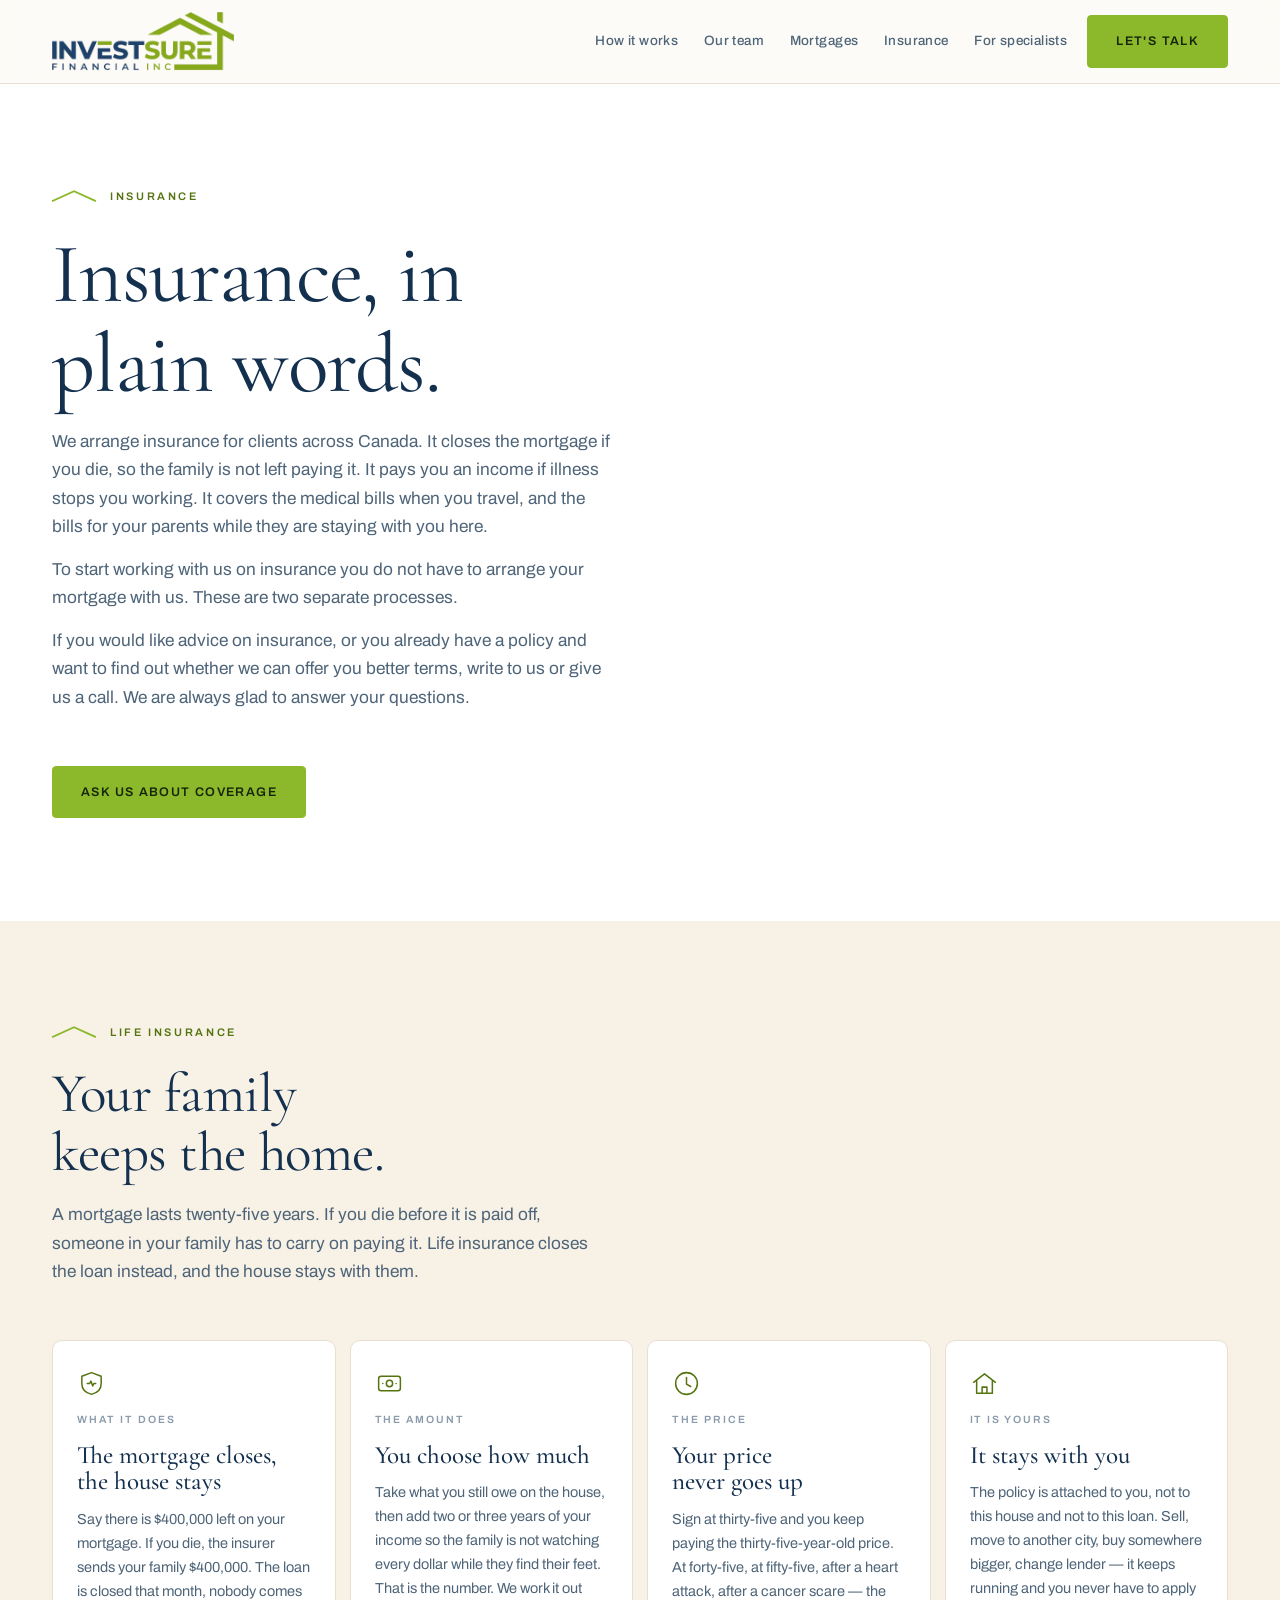
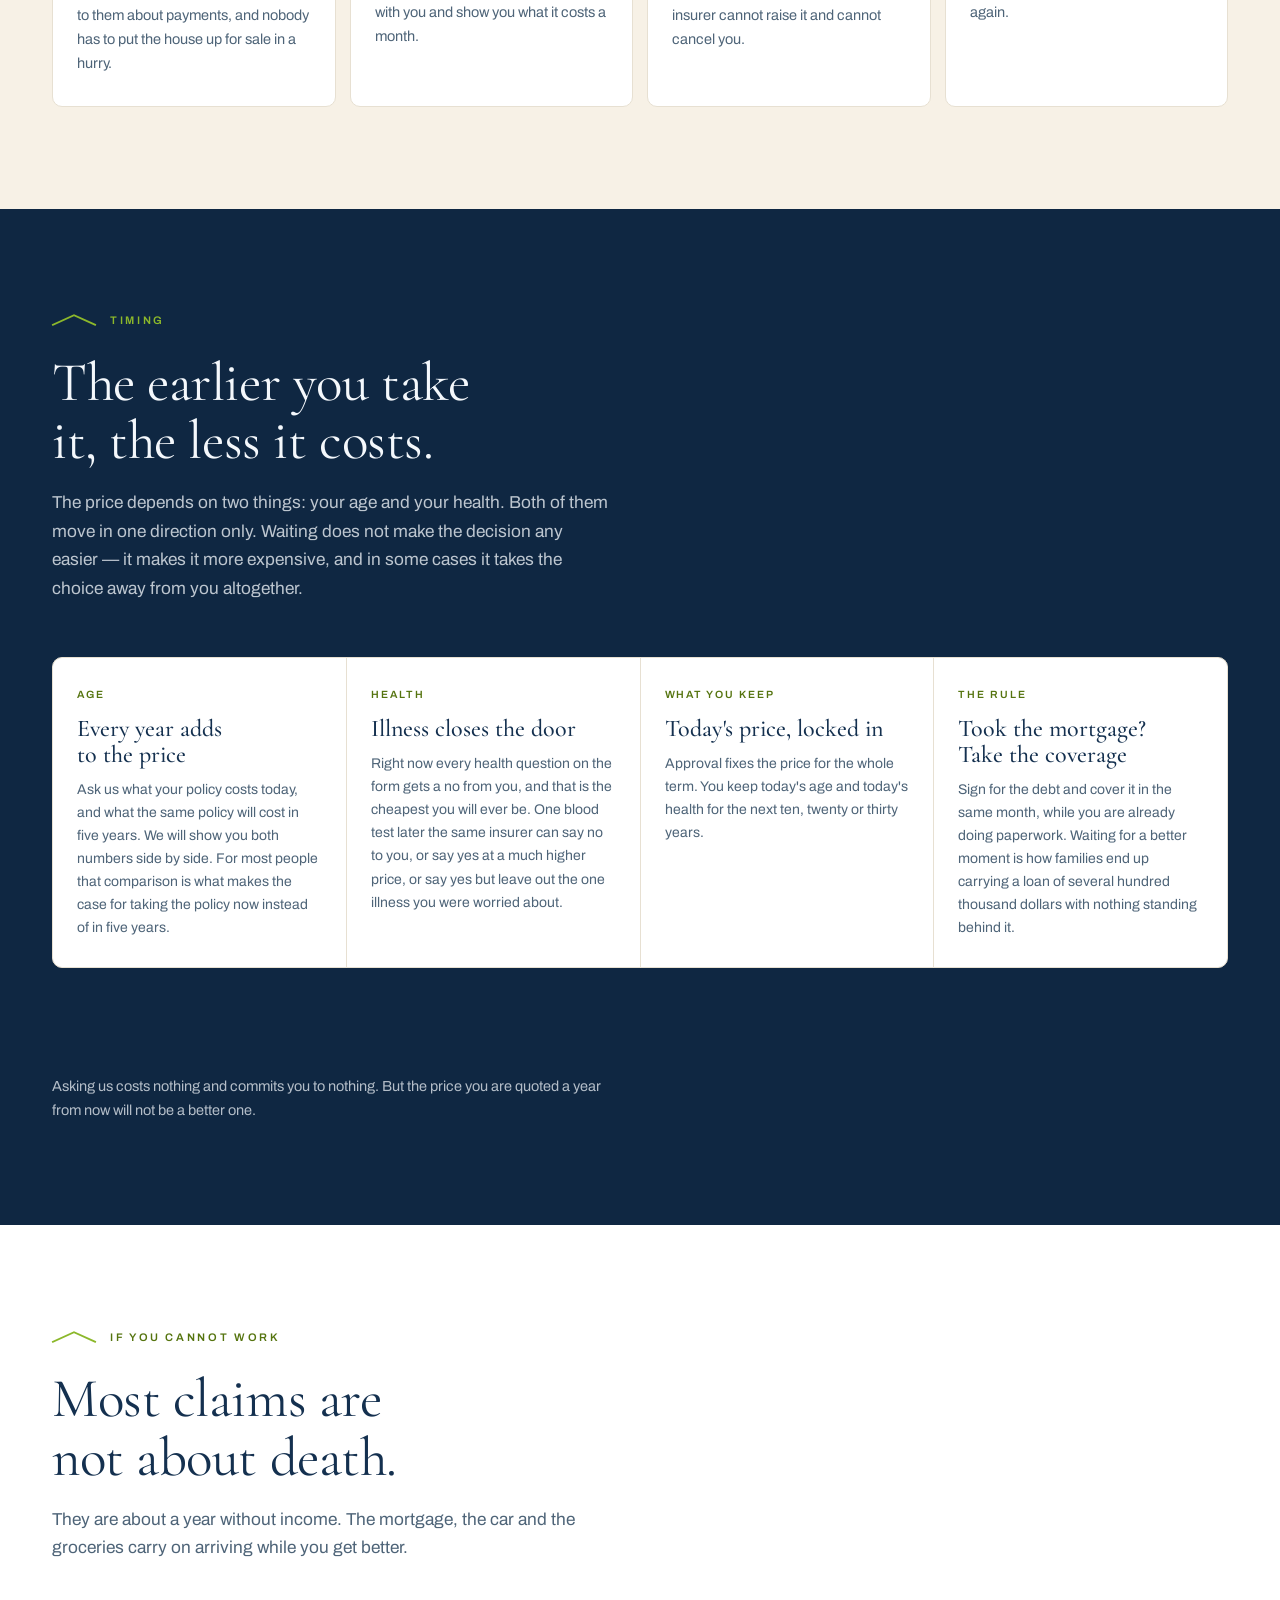
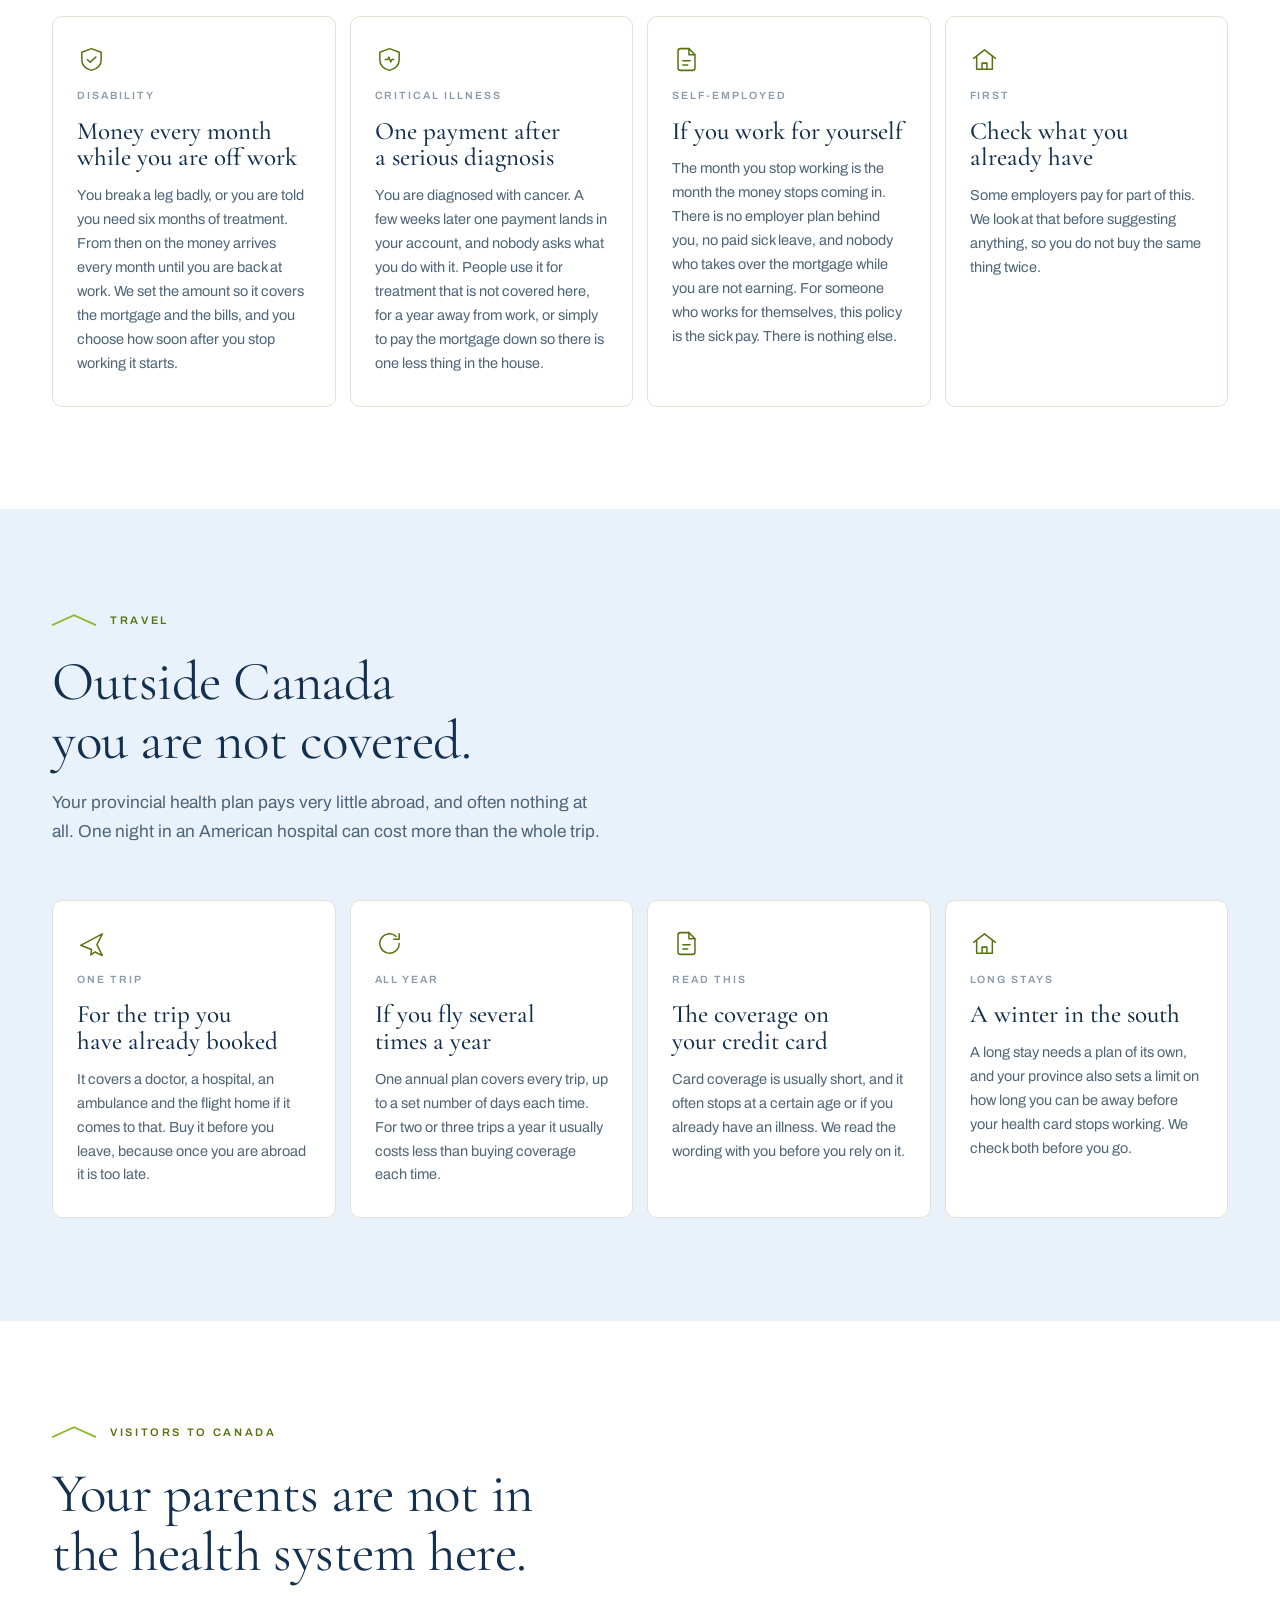
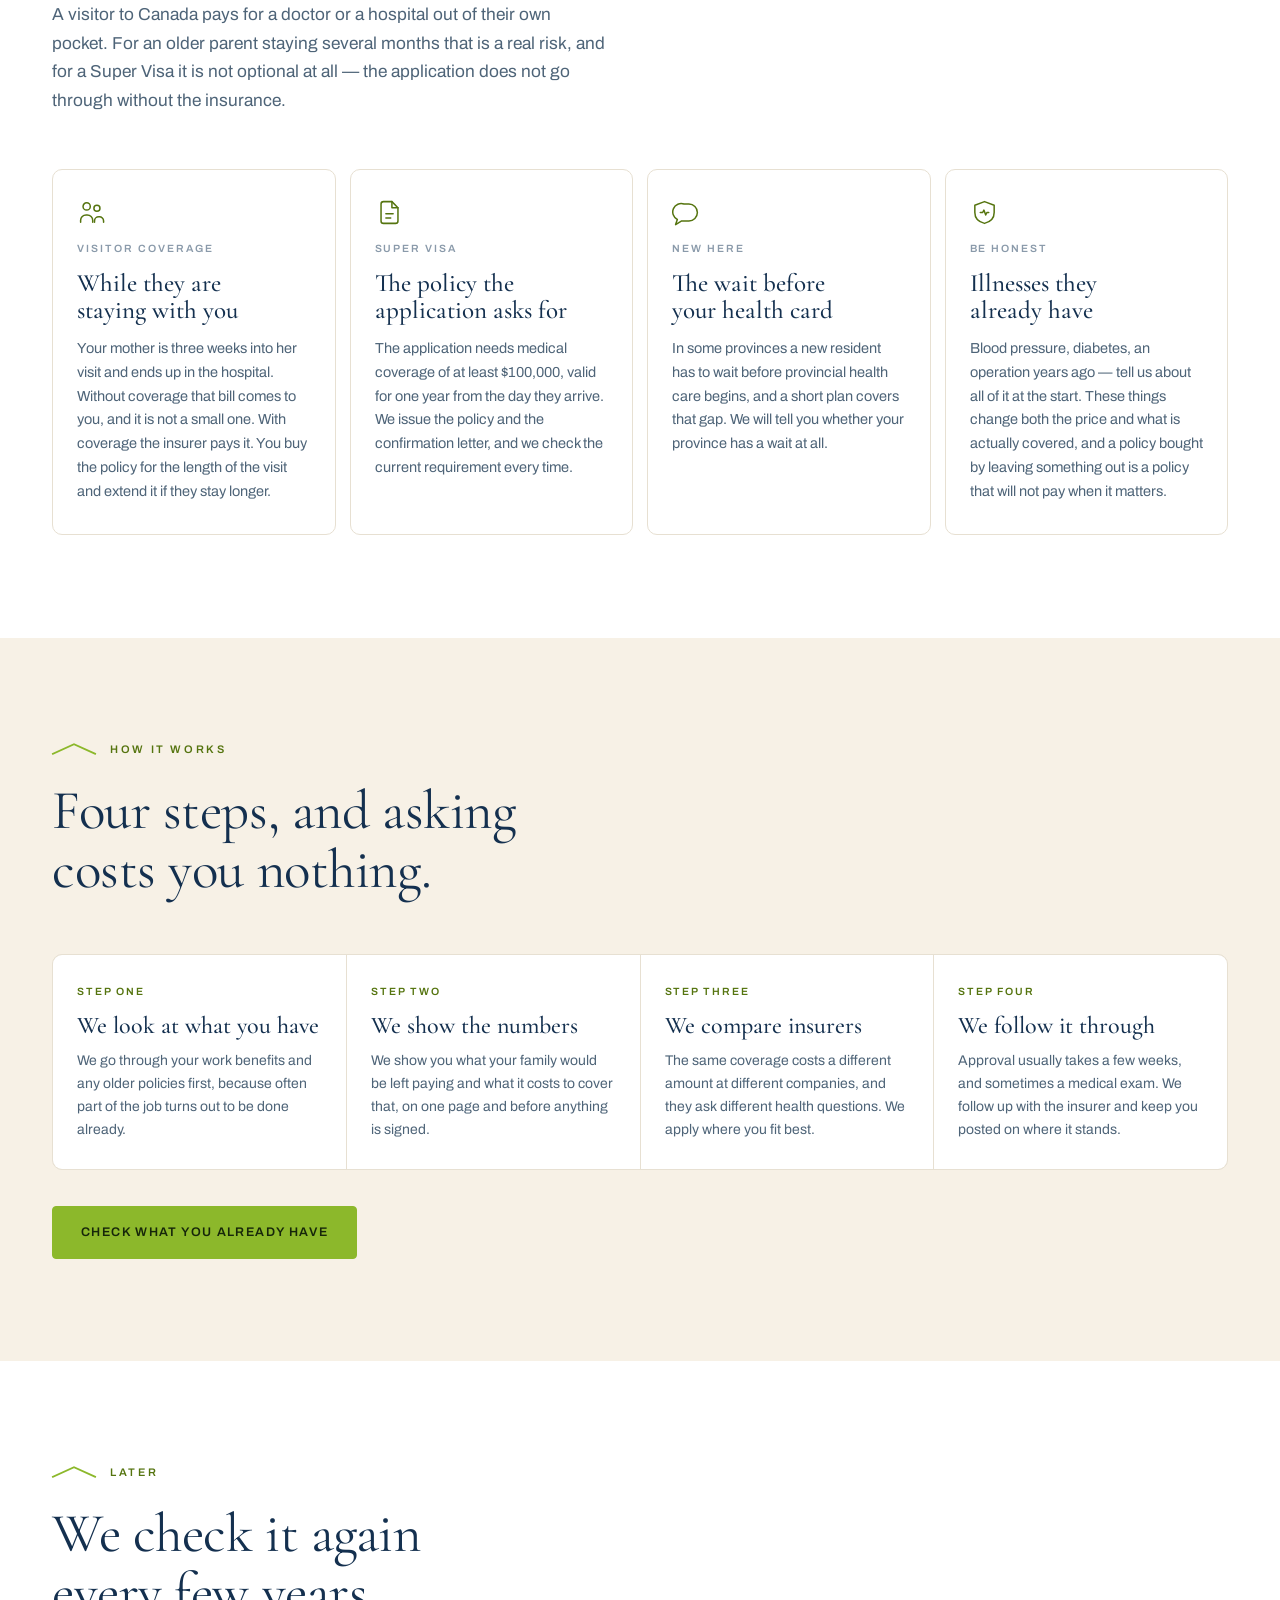
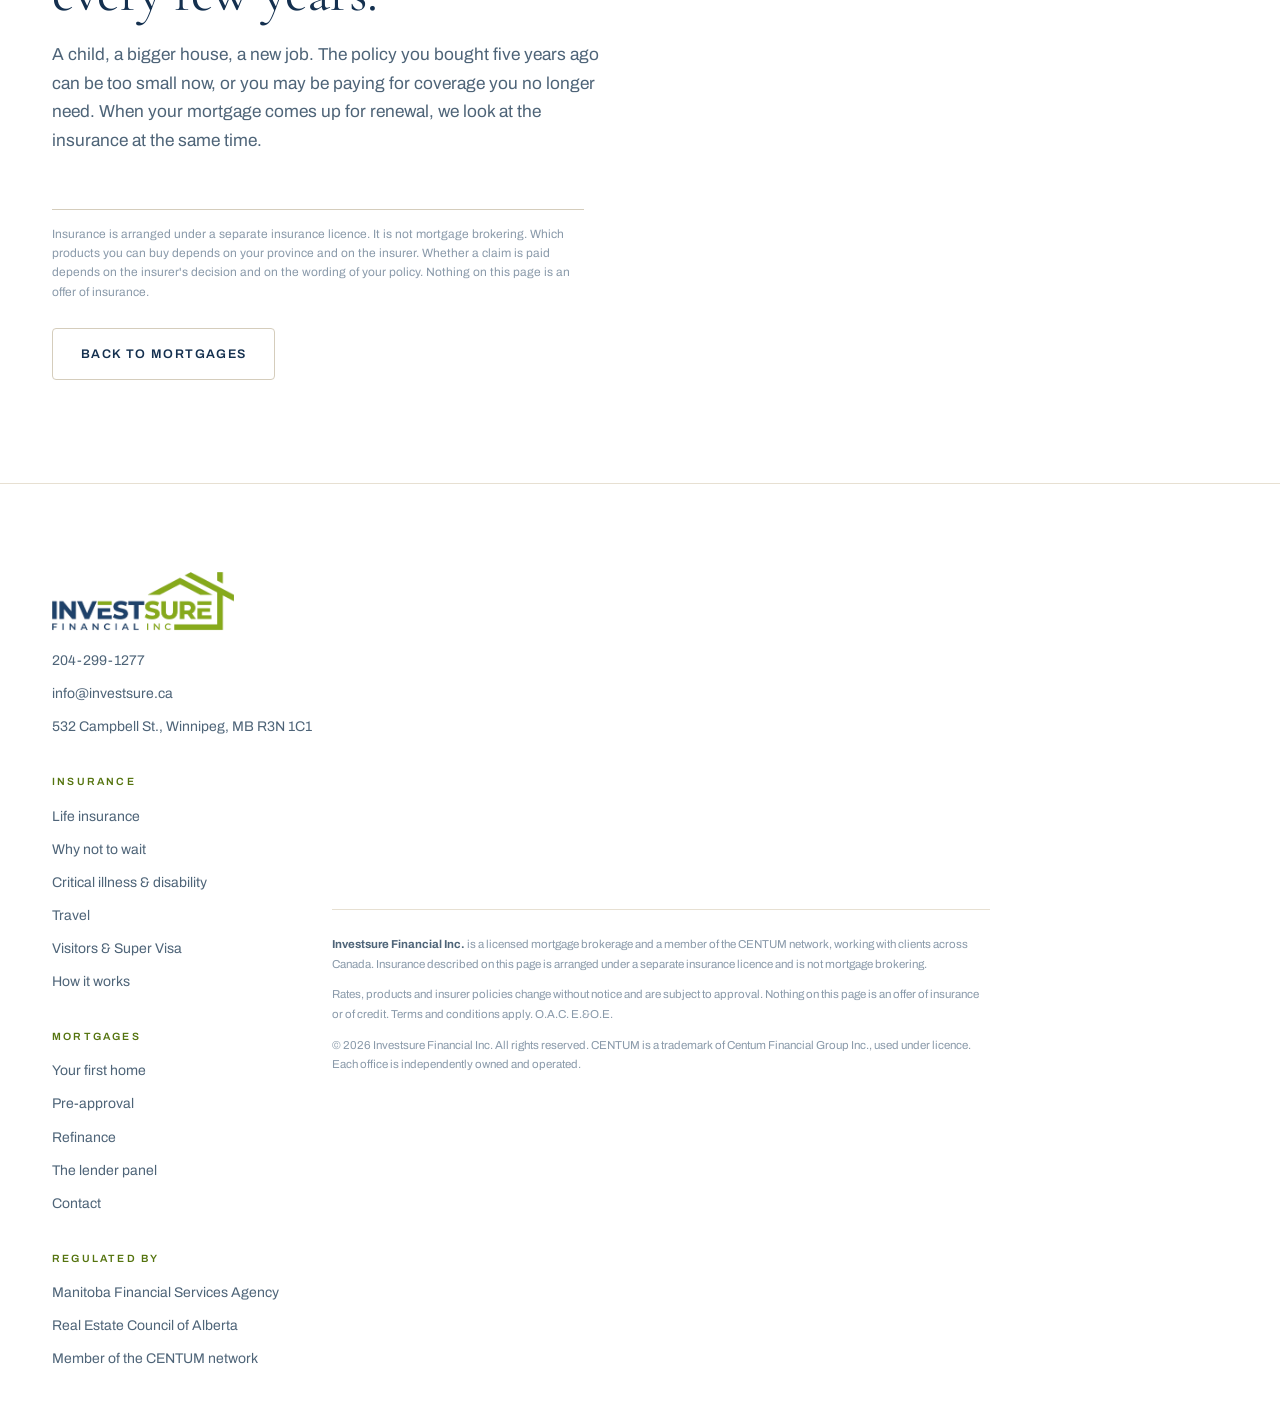
==== commit 2b251eec: "refactor: mortgage specialist instead of broker for the team A broker is the person who holds the br" ====
--- a/insurance.html
+++ b/insurance.html
@@ -8,7 +8,10 @@
 <meta property="og:type" content="website">
 <meta property="og:title" content="Insurance — Investsure Financial Inc.">
 <meta property="og:description" content="Life, critical illness, disability, travel, and coverage for visitors to Canada. Explained in plain words.">
-<meta property="og:image" content="at-the-table.jpg">
+<meta property="og:url" content="https://www.investsure.ca/insurance.html">
+<meta property="og:image" content="https://www.investsure.ca/at-the-table.jpg">
+<meta name="twitter:card" content="summary_large_image">
+<link rel="canonical" href="https://www.investsure.ca/insurance.html">
 <meta name="theme-color" content="#14304F">
 <link rel="icon" href="investsure-logo.png">
 <script>document.documentElement.classList.add("js");</script>
@@ -42,10 +45,10 @@
     </button>
     <nav class="main" id="mainNav" aria-label="Main">
       <a href="index.html#how">How it works</a>
-      <a href="index.html#team">Our brokers</a>
+      <a href="index.html#team">Our team</a>
       <a href="index.html#mortgages">Mortgages</a>
       <a href="insurance.html" aria-current="page">Insurance</a>
-      <a href="index.html#join">For brokers</a>
+      <a href="index.html#join">For specialists</a>
     </nav>
     <a class="btn" href="index.html#contact">Let's talk</a>
   </div>
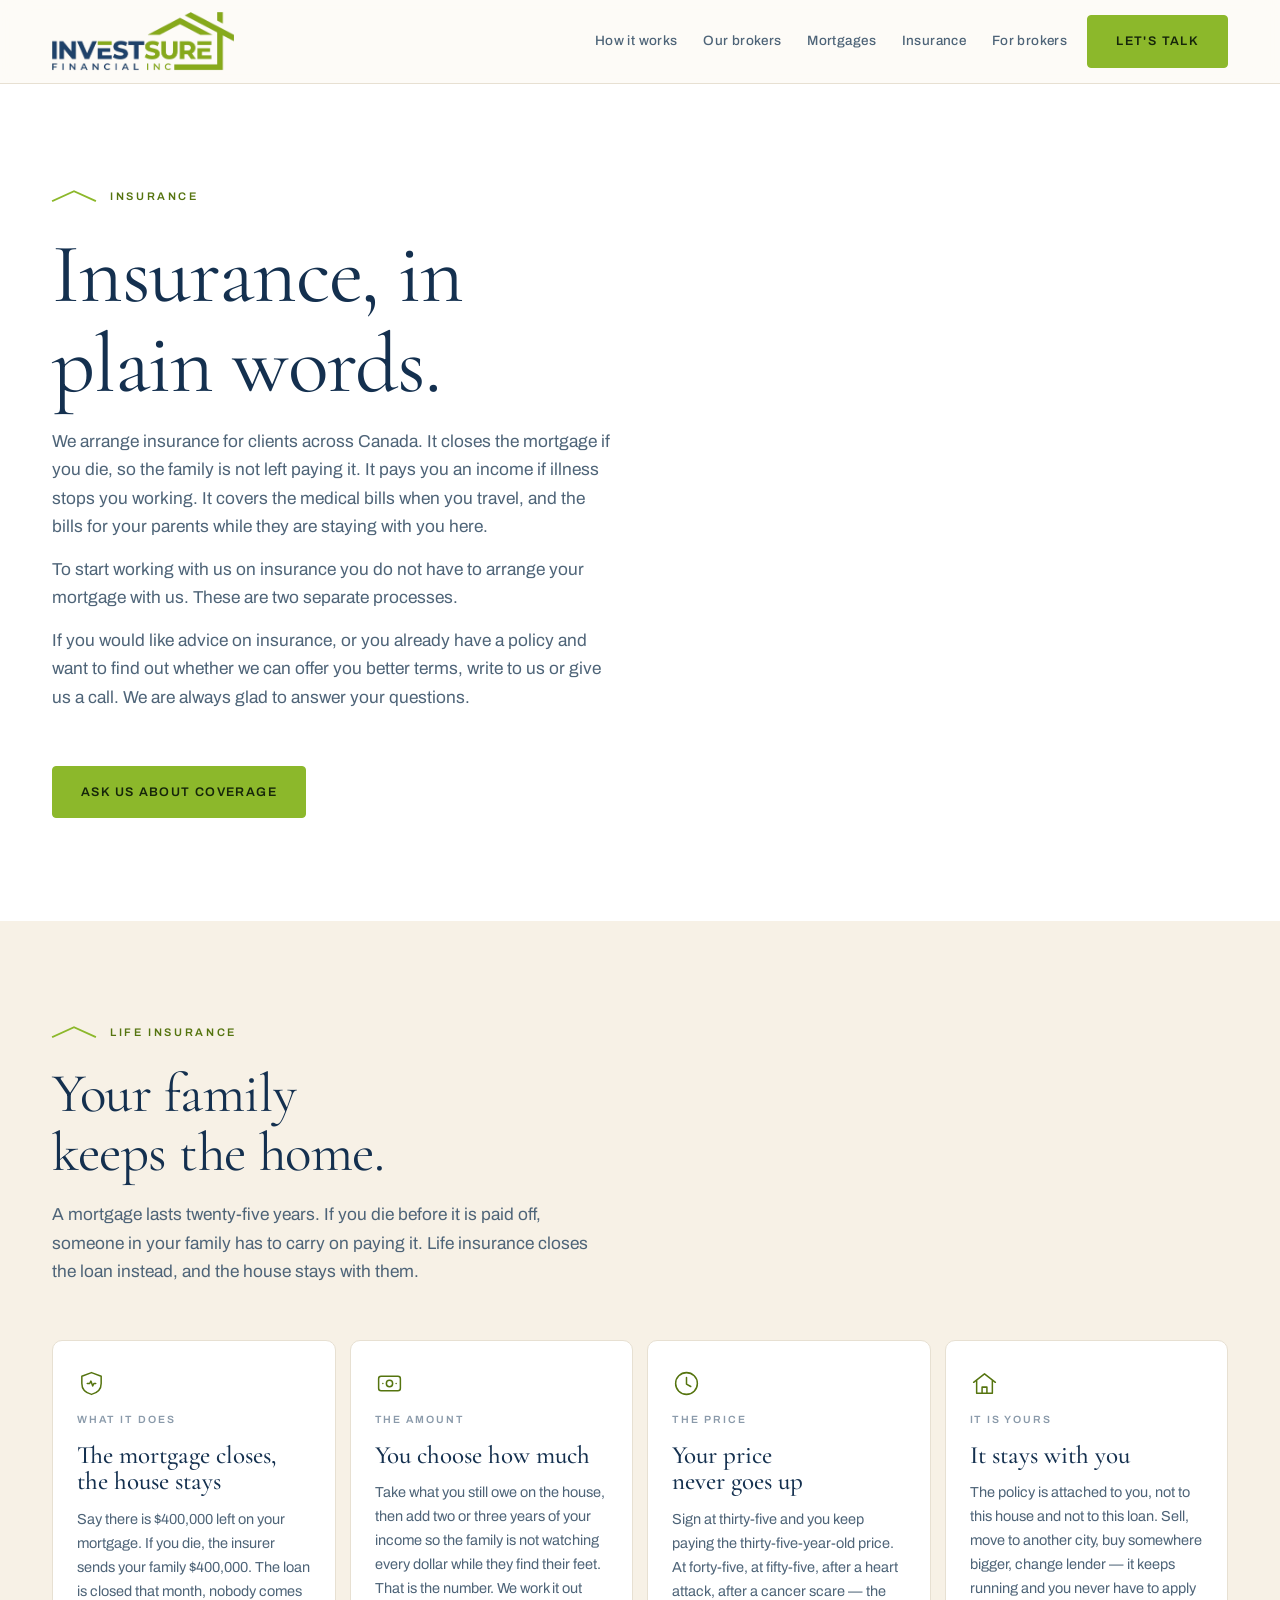
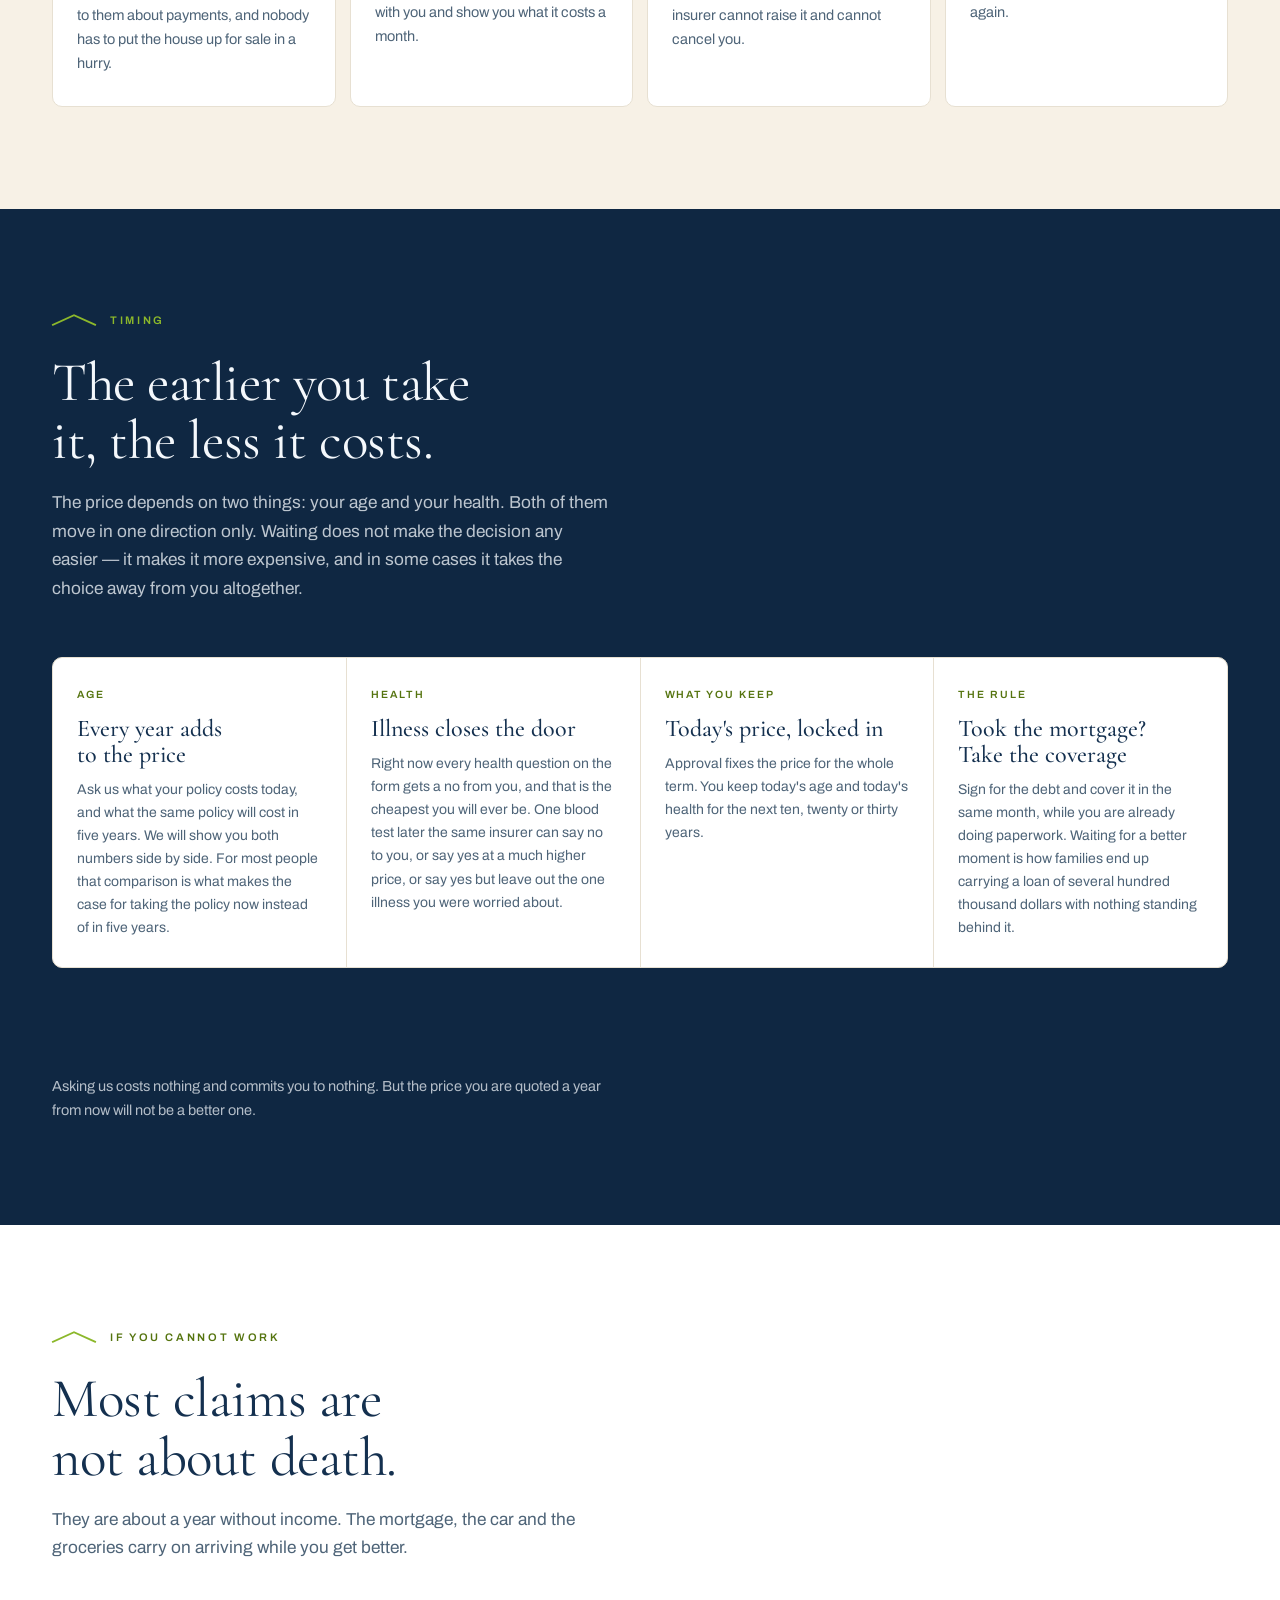
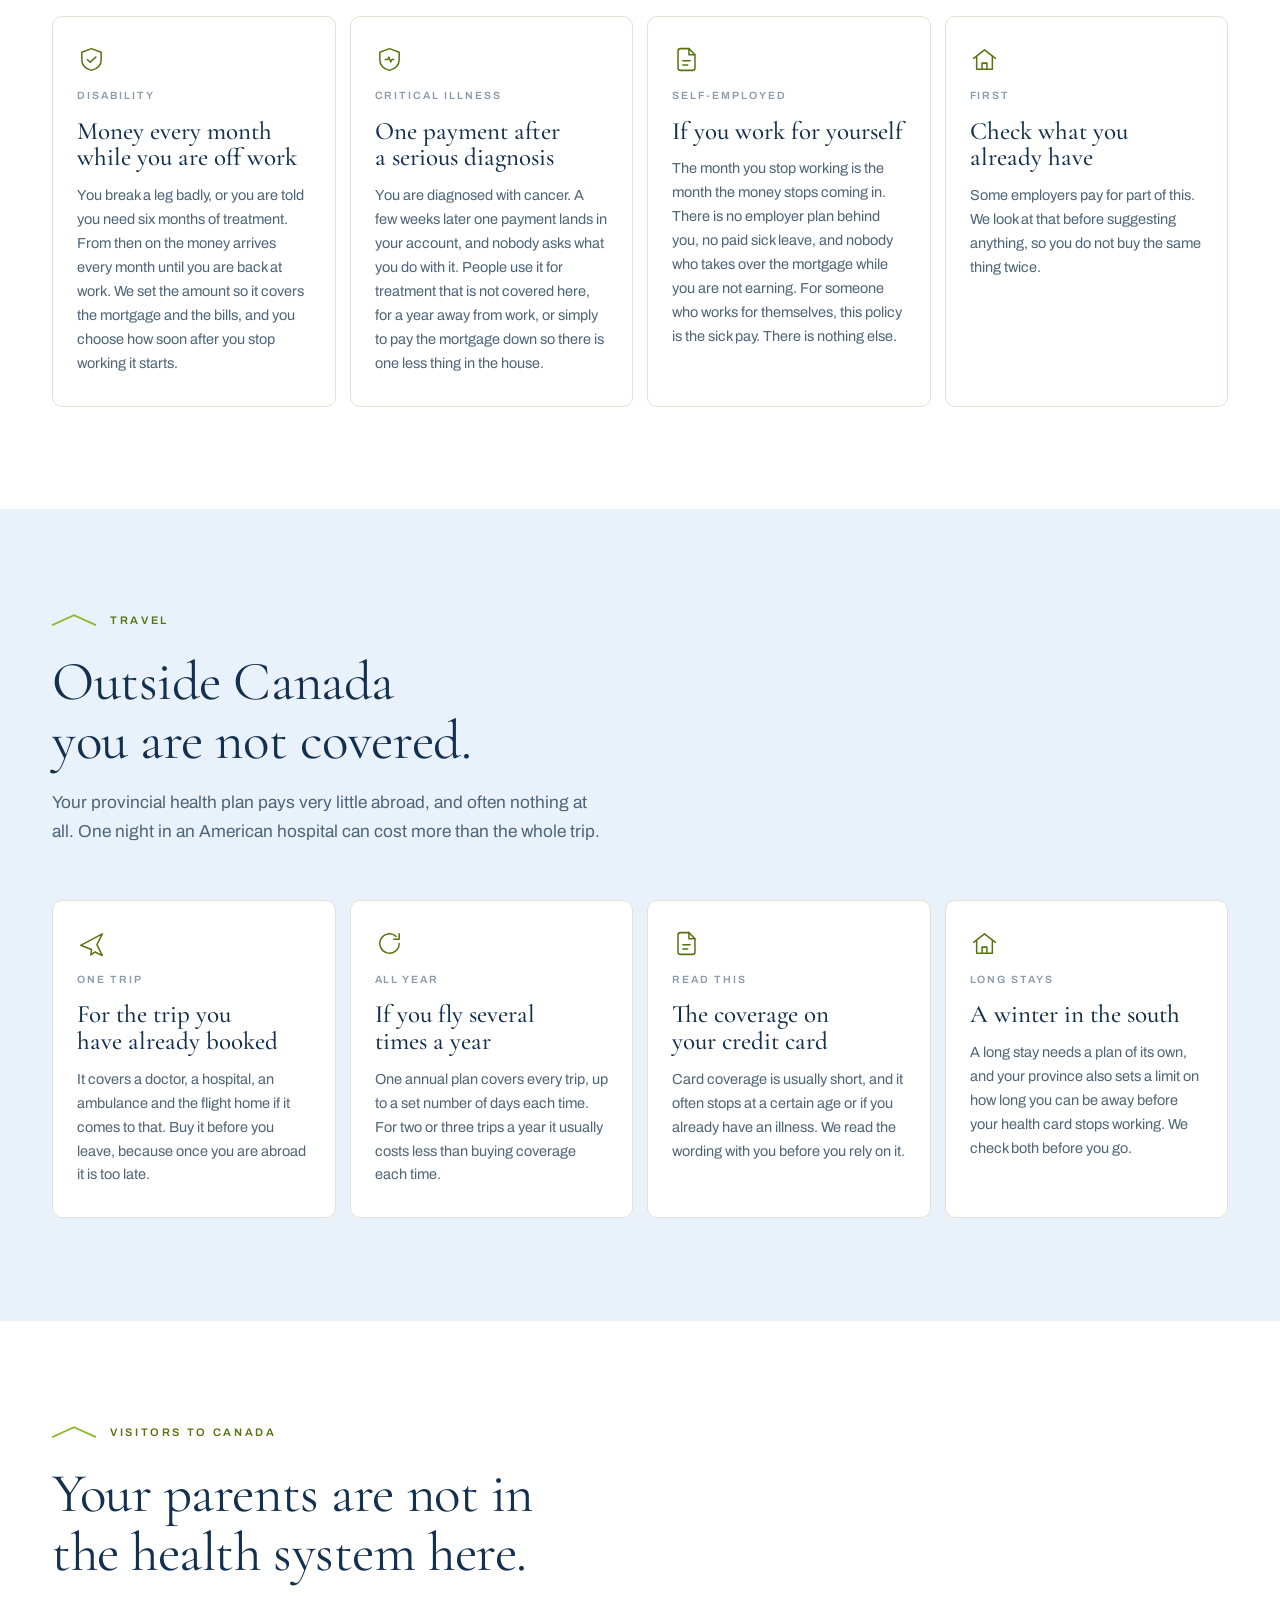
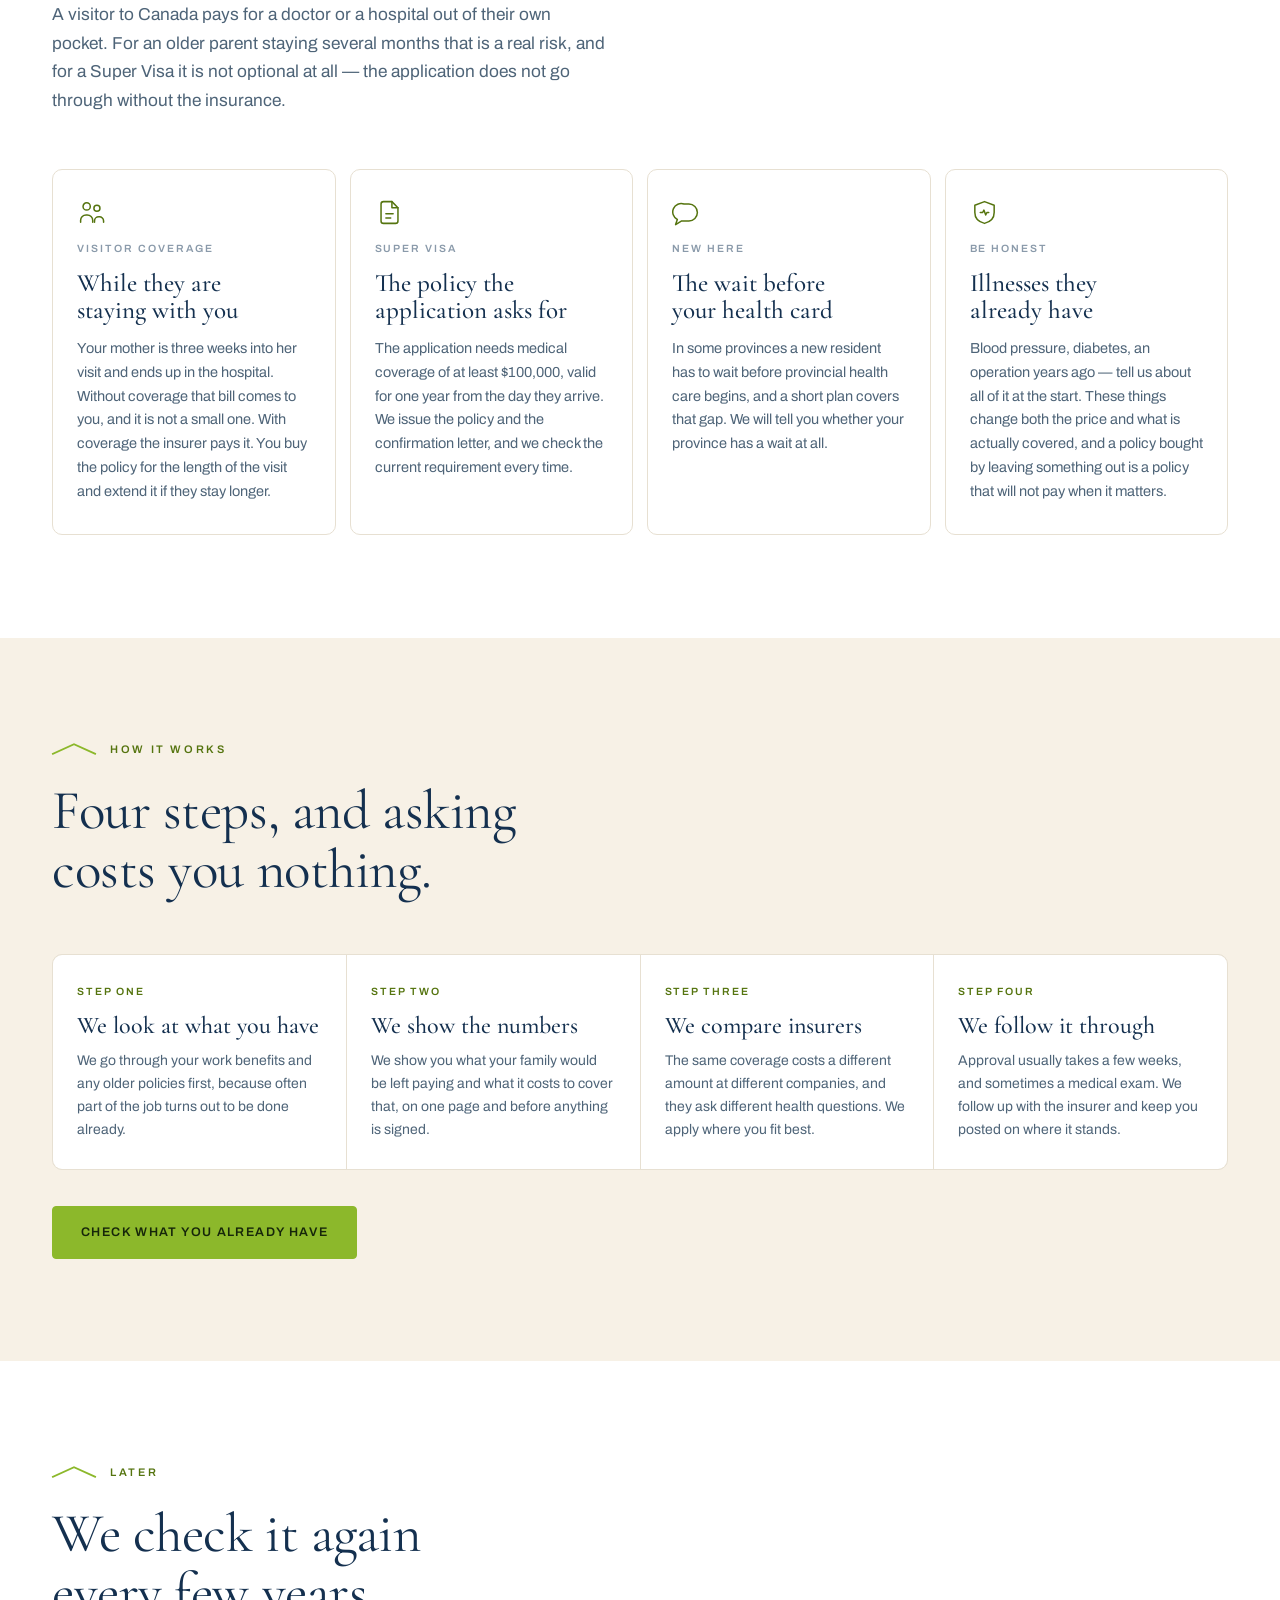
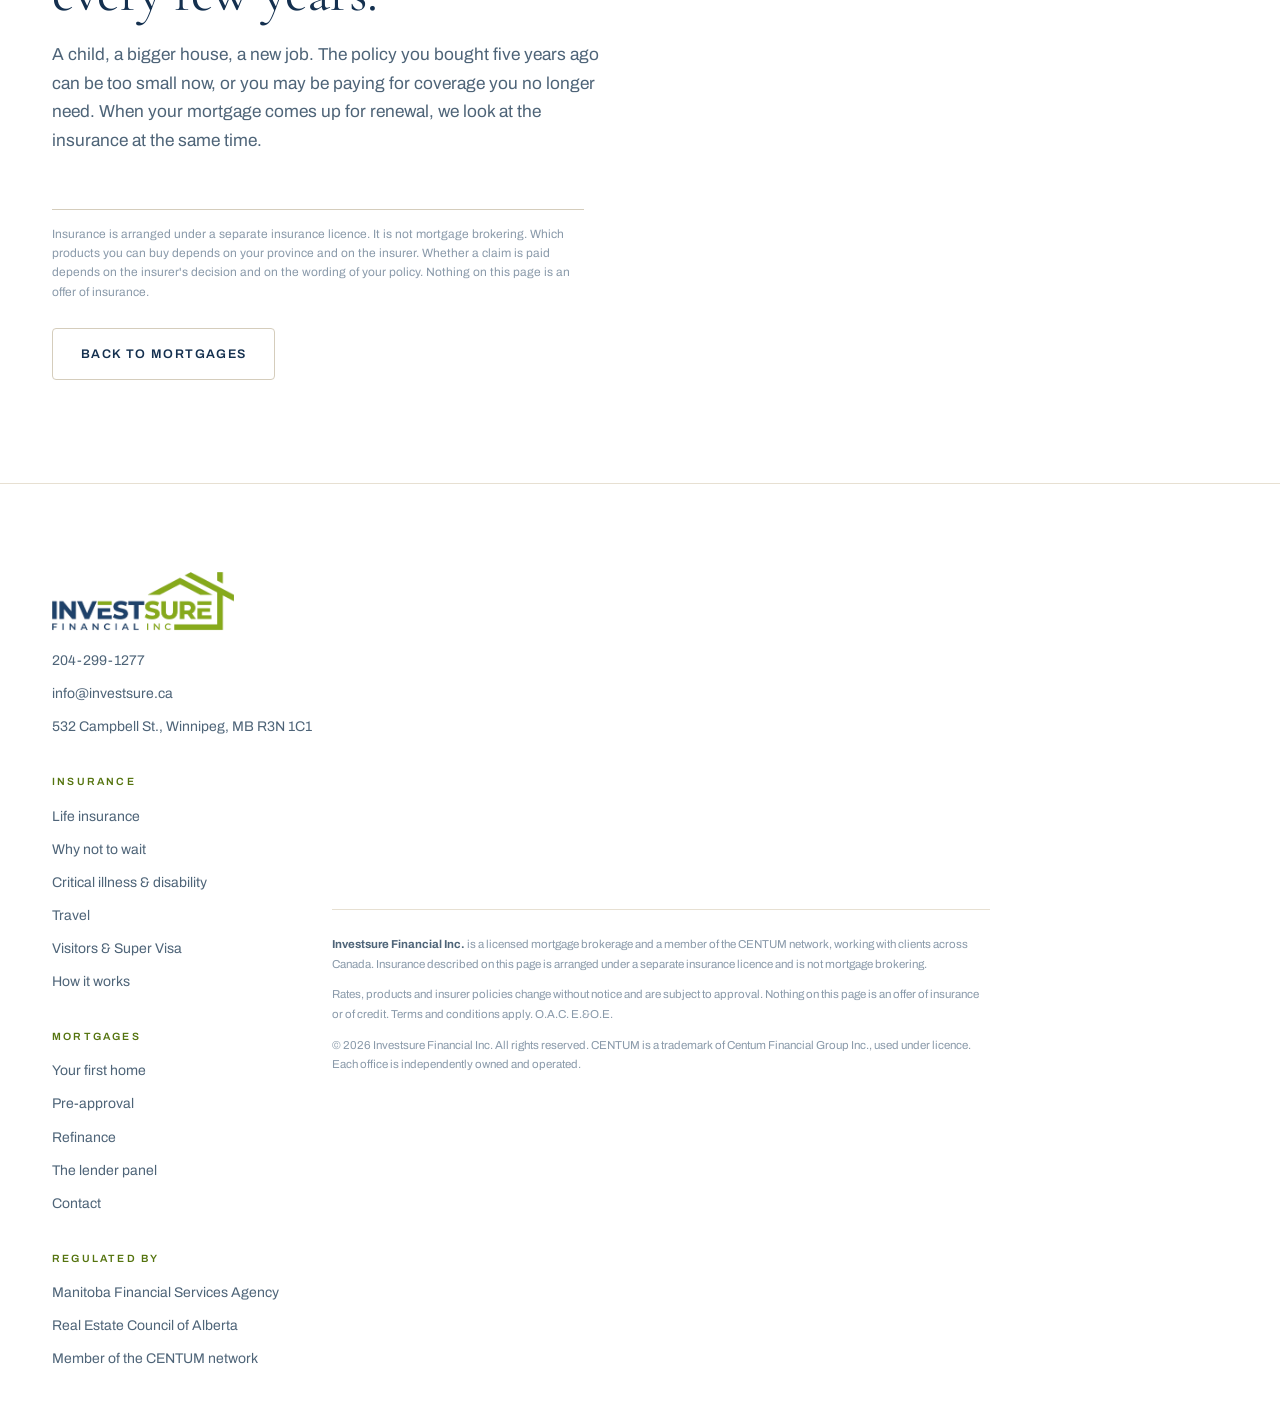
==== commit 0c13faaa: "refactor: section wording back to broker Mortgage broker is the term provincial legislation actually" ====
--- a/insurance.html
+++ b/insurance.html
@@ -45,10 +45,10 @@
     </button>
     <nav class="main" id="mainNav" aria-label="Main">
       <a href="index.html#how">How it works</a>
-      <a href="index.html#team">Our team</a>
+      <a href="index.html#team">Our brokers</a>
       <a href="index.html#mortgages">Mortgages</a>
       <a href="insurance.html" aria-current="page">Insurance</a>
-      <a href="index.html#join">For specialists</a>
+      <a href="index.html#join">For brokers</a>
     </nav>
     <a class="btn" href="index.html#contact">Let's talk</a>
   </div>
